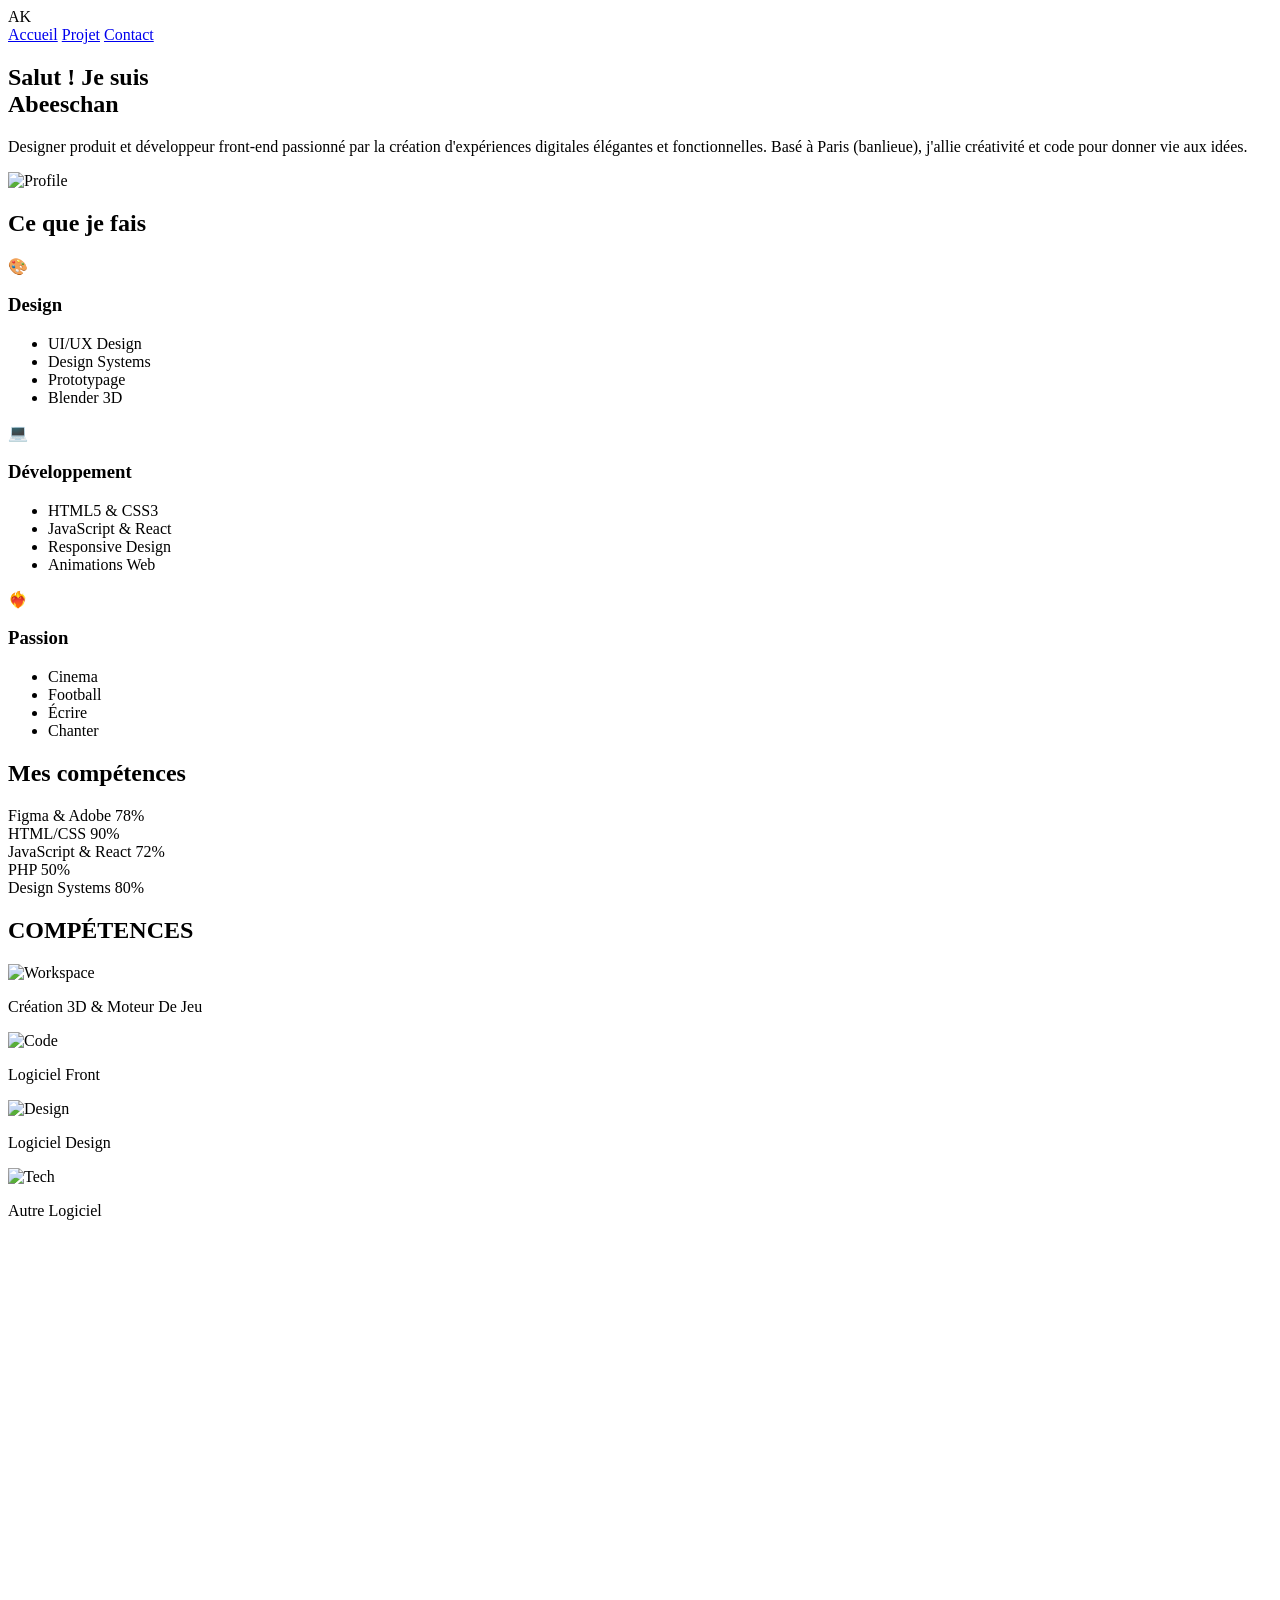
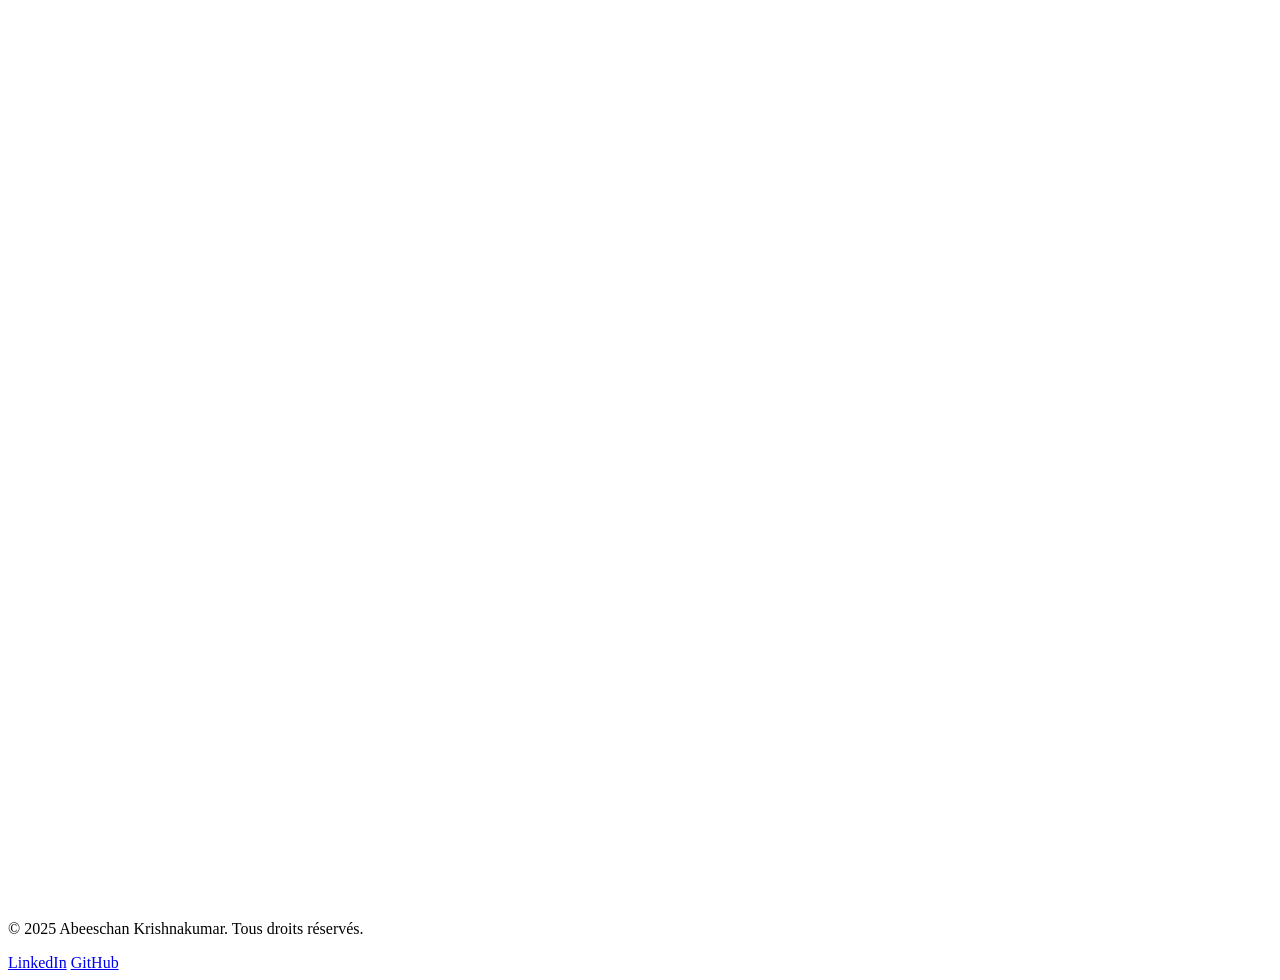
==== index.html @ 0d2f0c64 "Premier commit" ====
<!DOCTYPE html>
<html lang="fr">
<head>
    <meta charset="UTF-8">
    <meta name="viewport" content="width=device-width, initial-scale=1.0">
    <title>Acceuil-Abeeschan Krishnakumar</title>
    <link href="../monprojet/css/style.css" rel="stylesheet">
</head>
<body>

    <!-- Header -->
    <header>
        <div class="header-content">
            <div class="logo">AK</div>
            <nav>
                <a href="index.html">Accueil</a>
                <a href="portfolio.html">Projet</a>
                <a href="contact.html">Contact</a>
            </nav>
        </div>
    </header>

    <!-- Hero -->
    <section class="hero">
        <div class="hero-bg"></div>
        <div class="hero-content fade-in">
            <div class="hero-text">
                <h1>
                    Salut ! Je suis<br>
                    <span class="gradient-text">Abeeschan</span>
                </h1>
                <p>
                    Designer produit et développeur front-end passionné par la création d'expériences digitales élégantes et fonctionnelles. Basé à Paris (banlieue), j'allie créativité et code pour donner vie aux idées.
                </p>
            </div>
            <div class="profile-container">
                <img class="profile-img" src="../monprojet/img/abeeschan_devweb.jpg" alt="Profile">
            </div>
        </div>
    </section>

    <!-- Cards Section -->
    <section class="cards-section">
        <h2 class="section-title">Ce que je fais</h2>
        <div class="cards-grid">
            <div class="card">
                <div class="card-icon">🎨</div>
                <h3>Design</h3>
                <ul>
                    <li>UI/UX Design</li>
                    <li>Design Systems</li>
                    <li>Prototypage</li>
                    <li>Blender 3D</li>
                </ul>
            </div>

            <div class="card">
                <div class="card-icon">💻</div>
                <h3>Développement</h3>
                <ul>
                    <li>HTML5 & CSS3</li>
                    <li>JavaScript & React</li>
                    <li>Responsive Design</li>
                    <li>Animations Web</li>
                </ul>
            </div>

            <div class="card">
                <div class="card-icon">❤️‍🔥</div>
                <h3>Passion</h3>
                <ul>
                    <li>Cinema</li>
                    <li>Football</li>
                    <li>Écrire</li>
                    <li>Chanter</li>
                </ul>
            </div>
        </div>
    </section>

    <!-- Skills -->
    <section class="skills-section">
        <h2 class="section-title">Mes compétences</h2>
        <div class="skills-grid">
            <div class="skill-item">
                <div class="skill-header">
                    <span class="skill-name">Figma & Adobe </span>
                    <span class="skill-percent">78%</span>
                </div>
                <div class="skill-bar">
                    <div class="skill-fill" data-width="78"></div>
                </div>
            </div>

            <div class="skill-item">
                <div class="skill-header">
                    <span class="skill-name">HTML/CSS</span>
                    <span class="skill-percent">90%</span>
                </div>
                <div class="skill-bar">
                    <div class="skill-fill" data-width="90"></div>
                </div>
            </div>

            <div class="skill-item">
                <div class="skill-header">
                    <span class="skill-name">JavaScript & React</span>
                    <span class="skill-percent">72%</span>
                </div>
                <div class="skill-bar">
                    <div class="skill-fill" data-width="72"></div>
                </div>
            </div>
            <div class="skill-item">
                <div class="skill-header">
                    <span class="skill-name">PHP</span>
                    <span class="skill-percent">50%</span>
                </div>
                <div class="skill-bar">
                    <div class="skill-fill" data-width="50"></div>
                </div>
            </div>
            <div class="skill-item">
                <div class="skill-header">
                    <span class="skill-name">Design Systems</span>
                    <span class="skill-percent">80%</span>
                </div>
                <div class="skill-bar">
                    <div class="skill-fill" data-width="80"></div>
                </div>
            </div>
        </div>
    </section>

    <!-- Photos -->
    <section class="photos-section">
        <h2 class="section-title">COMPÉTENCES</h2>
        <div class="photos-grid">
            <div class="photo-item">
                <img src="../monprojet/img/Image_blender.png" alt="Workspace">
                <div class="photo-overlay">
                    <p>Création 3D & Moteur De Jeu </p>
                </div>
            </div>
            <div class="photo-item">
                <img src="../monprojet/img/Image_front.png" alt="Code">
                <div class="photo-overlay">
                    <p>Logiciel Front</p>
                </div>
            </div>
            <div class="photo-item">
                <img src="../monprojet/img/adobe.jpg" alt="Design">
                <div class="photo-overlay">
                    <p>Logiciel Design</p>
                </div>
            </div>
            <div class="photo-item">
                <img src="../monprojet/img/Image_autre.png" alt="Tech">
                <div class="photo-overlay">
                    <p>Autre Logiciel</p>
                </div>
            </div>
        </div>
    </section>

    <!-- Footer -->
    <footer>
        <a href="#top" class="back-to-top">
            <svg viewBox="0 0 24 24" fill="none">
                <path d="M12 19V5M12 5L5 12M12 5L19 12" stroke-width="2" stroke-linecap="round" stroke-linejoin="round"/>
            </svg>
        </a>
        <p>&copy; 2025 Abeeschan Krishnakumar. Tous droits réservés.</p>
        <div class="social-links">
            <a href="https://www.linkedin.com/in/abeeschan-krishnakumar">LinkedIn</a>
            <a href="#">GitHub</a>
        </div>
    </footer>

    <script>
        // Animation des barres au scroll
        const observer = new IntersectionObserver((entries) => {
            entries.forEach(entry => {
                if (entry.isIntersecting) {
                    const fills = entry.target.querySelectorAll('.skill-fill');
                    fills.forEach(fill => {
                        const width = fill.getAttribute('data-width');
                        setTimeout(() => {
                            fill.style.width = width + '%';
                        }, 200);
                    });
                    observer.unobserve(entry.target);
                }
            });
        }, { threshold: 0.5 });

        const skillsSection = document.querySelector('.skills-section');
        if (skillsSection) observer.observe(skillsSection);

        // Smooth scroll
        document.querySelector('.back-to-top').addEventListener('click', (e) => {
            e.preventDefault();
            window.scrollTo({ top: 0, behavior: 'smooth' });
        });

        // Parallax léger sur le hero
        window.addEventListener('scroll', () => {
            const scrolled = window.pageYOffset;
            const hero = document.querySelector('.hero-bg');
            if (hero) {
                hero.style.transform = `translateY(${scrolled * 0.5}px)`;
            }
        });
    </script>

</body>
</html>
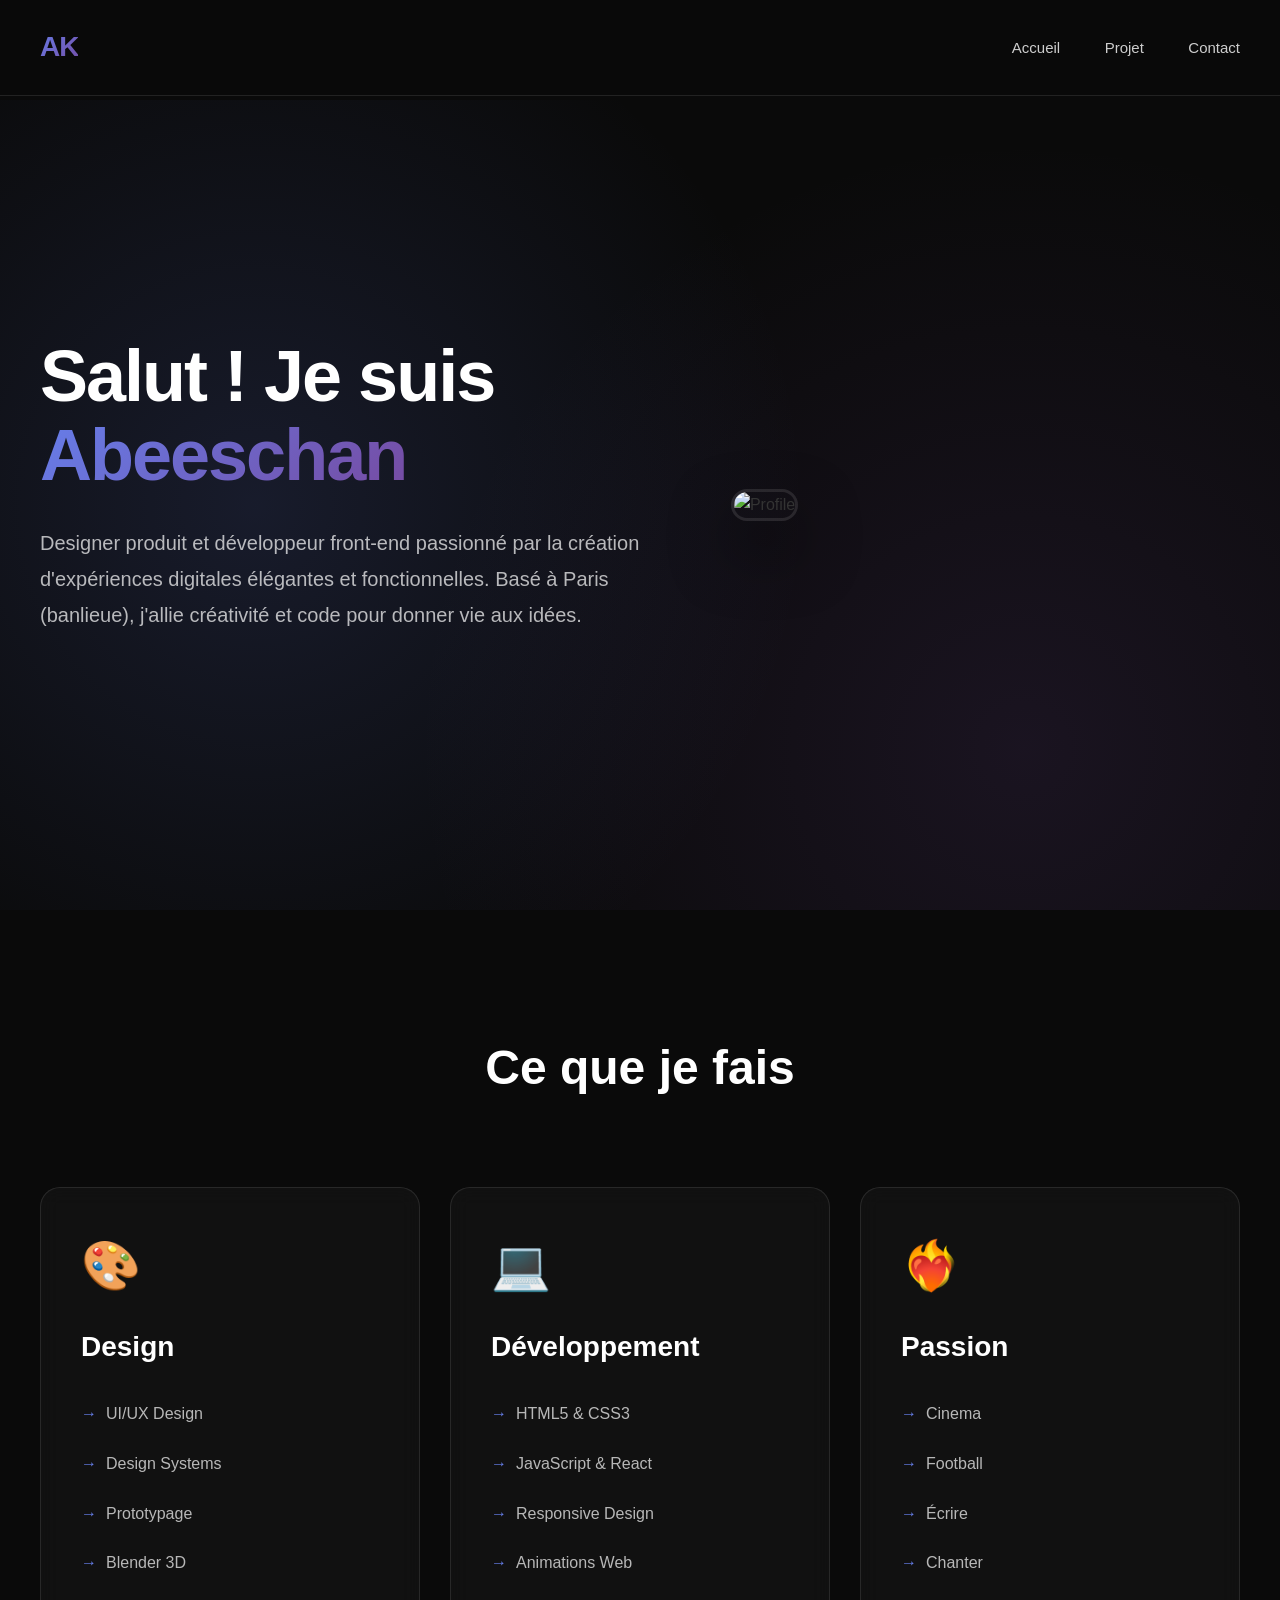
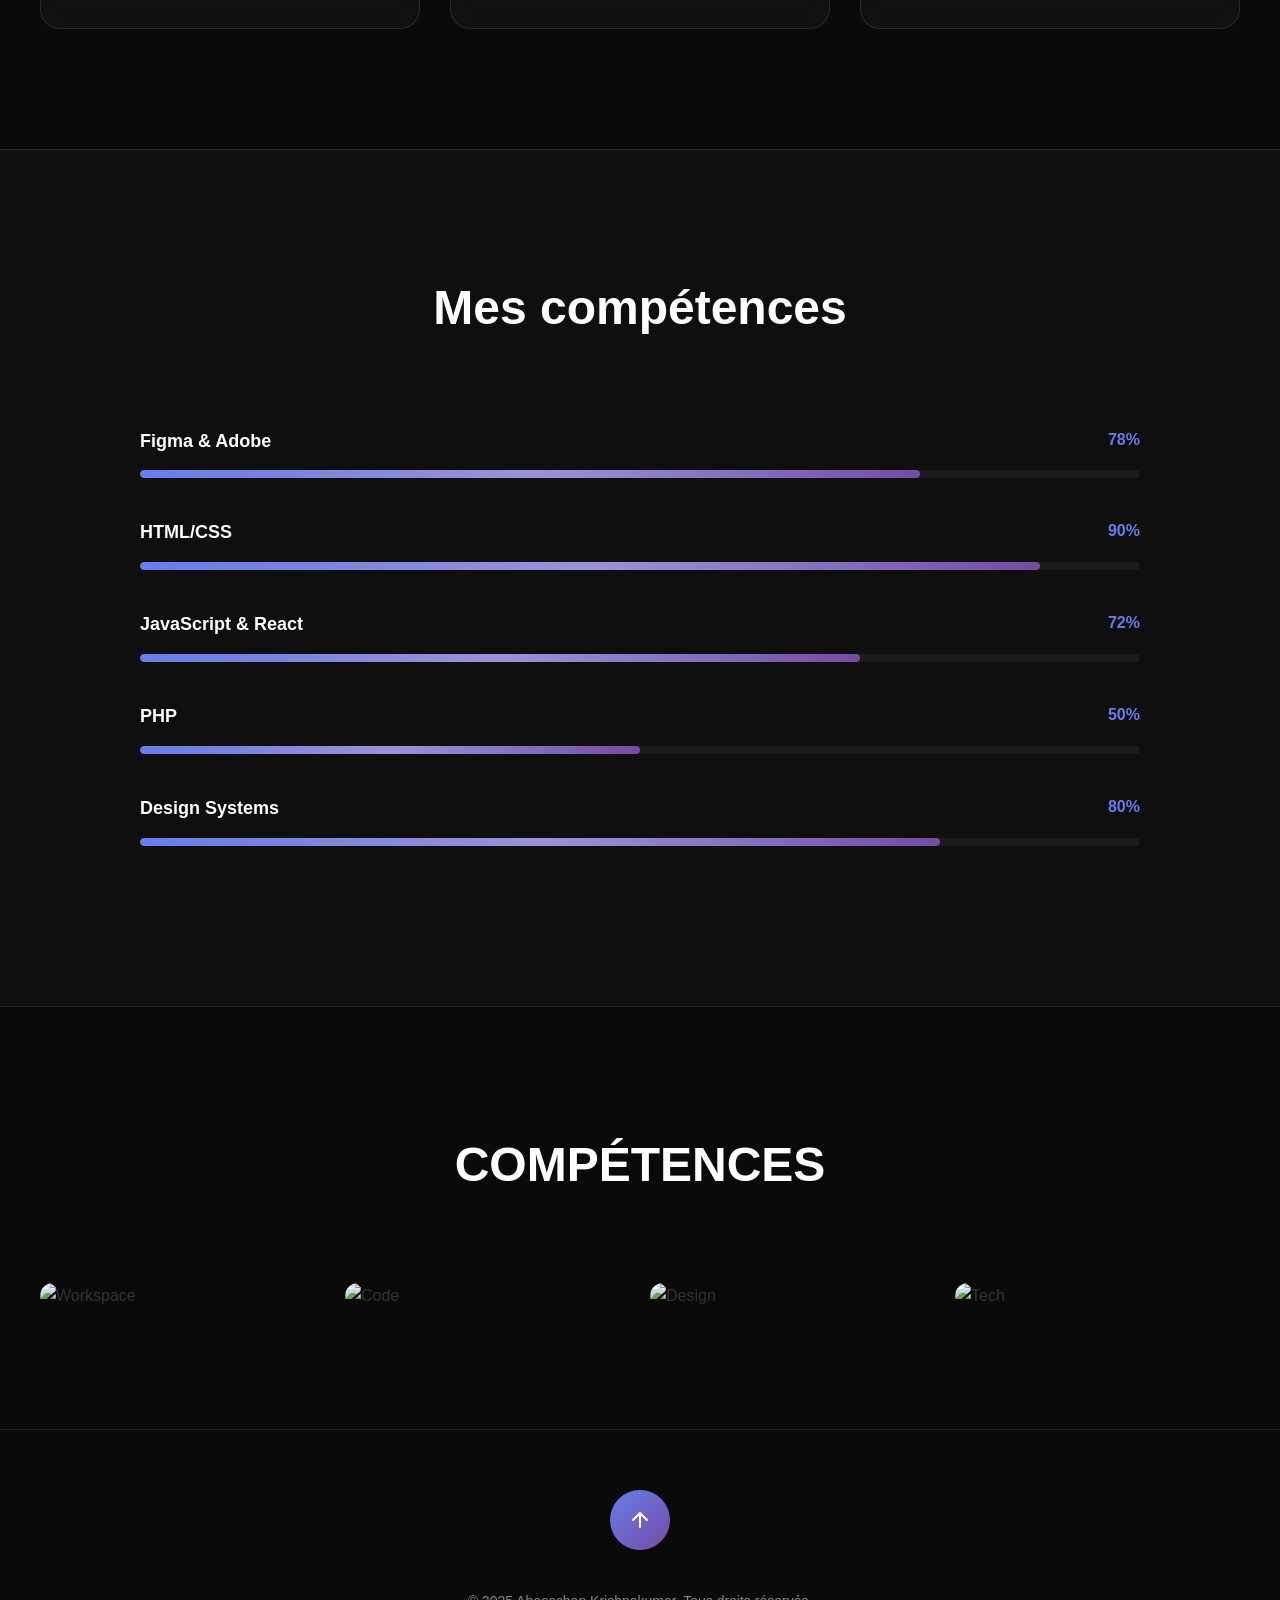
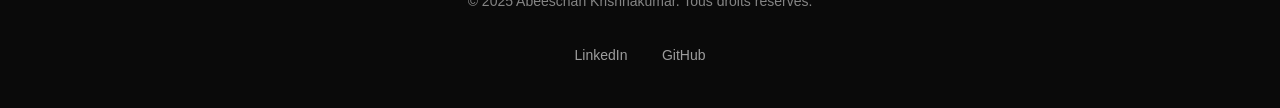
==== commit 6bb17a34: "Update index.html" ====
--- a/index.html
+++ b/index.html
@@ -4,7 +4,7 @@
     <meta charset="UTF-8">
     <meta name="viewport" content="width=device-width, initial-scale=1.0">
     <title>Acceuil-Abeeschan Krishnakumar</title>
-    <link href="../monprojet/css/style.css" rel="stylesheet">
+    <link href="../css/style.css" rel="stylesheet">
 </head>
 <body>
 
@@ -214,4 +214,4 @@
     </script>
 
 </body>
-</html>+</html>
--- a/css/style.css
+++ b/css/style.css
@@ -0,0 +1,1004 @@
+       * {
+            margin: 0;
+            padding: 0;
+            box-sizing: border-box;
+        }
+
+        body {
+            font-family: -apple-system, BlinkMacSystemFont, 'Segoe UI', Roboto, sans-serif;
+            line-height: 1.6;
+            color: #333;
+            background: #0a0a0a;
+            overflow-x: hidden;
+        }
+
+        /* Header Moderne */
+        header {
+            position: fixed;
+            top: 0;
+            left: 0;
+            right: 0;
+            background: rgba(10, 10, 10, 0.95);
+            backdrop-filter: blur(20px);
+            padding: 25px 0;
+            z-index: 1000;
+            border-bottom: 1px solid rgba(255, 255, 255, 0.1);
+        }
+
+        .header-content {
+            max-width: 1400px;
+            margin: 0 auto;
+            padding: 0 40px;
+            display: flex;
+            justify-content: space-between;
+            align-items: center;
+        }
+
+        .logo {
+            font-size: 28px;
+            font-weight: 700;
+            background: linear-gradient(135deg, #667eea 0%, #764ba2 100%);
+            -webkit-background-clip: text;
+            -webkit-text-fill-color: transparent;
+            letter-spacing: -1px;
+        }
+
+        nav a {
+            margin-left: 40px;
+            color: rgba(255, 255, 255, 0.8);
+            text-decoration: none;
+            font-weight: 500;
+            font-size: 15px;
+            transition: all 0.3s;
+            position: relative;
+        }
+
+        nav a::after {
+            content: '';
+            position: absolute;
+            bottom: -5px;
+            left: 0;
+            width: 0;
+            height: 2px;
+            background: linear-gradient(135deg, #667eea, #764ba2);
+            transition: width 0.3s;
+        }
+
+        nav a:hover {
+            color: #fff;
+        }
+
+        nav a:hover::after {
+            width: 100%;
+        }
+
+        /* Hero avec effet glassmorphism */
+        .hero {
+            margin-top: 100px;
+            min-height: 90vh;
+            display: flex;
+            align-items: center;
+            justify-content: center;
+            position: relative;
+            overflow: hidden;
+        }
+
+        .hero-bg {
+            position: absolute;
+            top: 0;
+            left: 0;
+            right: 0;
+            bottom: 0;
+            background: 
+                radial-gradient(circle at 20% 50%, rgba(102, 126, 234, 0.15) 0%, transparent 50%),
+                radial-gradient(circle at 80% 80%, rgba(118, 75, 162, 0.15) 0%, transparent 50%);
+            animation: pulse 10s ease-in-out infinite;
+        }
+
+        @keyframes pulse {
+            0%, 100% { opacity: 1; }
+            50% { opacity: 0.5; }
+        }
+
+        .hero-content {
+            max-width: 1400px;
+            padding: 0 40px;
+            display: grid;
+            grid-template-columns: 1.2fr 1fr;
+            gap: 80px;
+            align-items: center;
+            position: relative;
+            z-index: 1;
+        }
+
+        .hero-text h1 {
+            font-size: 72px;
+            font-weight: 800;
+            color: #fff;
+            margin-bottom: 30px;
+            line-height: 1.1;
+            letter-spacing: -2px;
+        }
+
+        .hero-text .gradient-text {
+            background: linear-gradient(135deg, #667eea 0%, #764ba2 100%);
+            -webkit-background-clip: text;
+            -webkit-text-fill-color: transparent;
+        }
+
+        .hero-text p {
+            font-size: 20px;
+            color: rgba(255, 255, 255, 0.7);
+            margin-bottom: 40px;
+            line-height: 1.8;
+        }
+
+        .profile-container {
+            position: relative;
+        }
+
+        .profile-img {
+            width: 100%;
+            max-width: 450px;
+            aspect-ratio: 1;
+            border-radius: 30px;
+            object-fit: cover;
+            border: 3px solid rgba(255, 255, 255, 0.1);
+            box-shadow: 0 30px 60px rgba(0, 0, 0, 0.5);
+            transition: transform 0.5s ease;
+        }
+
+        .profile-img:hover {
+            transform: scale(1.02) rotate(2deg);
+        }
+
+        /* Cards Section */
+        .cards-section {
+            padding: 120px 40px;
+            max-width: 1400px;
+            margin: 0 auto;
+        }
+
+        .section-title {
+            text-align: center;
+            font-size: 48px;
+            font-weight: 700;
+            color: #fff;
+            margin-bottom: 80px;
+        }
+
+        .cards-grid {
+            display: grid;
+            grid-template-columns: repeat(auto-fit, minmax(320px, 1fr));
+            gap: 30px;
+        }
+
+        .card {
+            background: rgba(255, 255, 255, 0.03);
+            backdrop-filter: blur(10px);
+            border: 1px solid rgba(255, 255, 255, 0.1);
+            border-radius: 20px;
+            padding: 40px;
+            transition: all 0.4s ease;
+            position: relative;
+            overflow: hidden;
+        }
+
+        .card::before {
+            content: '';
+            position: absolute;
+            top: 0;
+            left: 0;
+            right: 0;
+            height: 3px;
+            background: linear-gradient(90deg, #667eea, #764ba2);
+            transform: scaleX(0);
+            transition: transform 0.4s ease;
+        }
+
+        .card:hover::before {
+            transform: scaleX(1);
+        }
+
+        .card:hover {
+            transform: translateY(-10px);
+            background: rgba(255, 255, 255, 0.05);
+            border-color: rgba(102, 126, 234, 0.3);
+        }
+
+        .card-icon {
+            font-size: 48px;
+            margin-bottom: 20px;
+        }
+
+        .card h3 {
+            font-size: 28px;
+            color: #fff;
+            margin-bottom: 20px;
+        }
+
+        .card ul {
+            list-style: none;
+        }
+
+        .card li {
+            color: rgba(255, 255, 255, 0.7);
+            padding: 12px 0;
+            padding-left: 25px;
+            position: relative;
+            font-size: 16px;
+        }
+
+        .card li::before {
+            content: '→';
+            position: absolute;
+            left: 0;
+            color: #667eea;
+            font-weight: bold;
+        }
+
+        /* Skills avec barres animées */
+        .skills-section {
+            padding: 120px 40px;
+            background: rgba(255, 255, 255, 0.02);
+            border-top: 1px solid rgba(255, 255, 255, 0.1);
+            border-bottom: 1px solid rgba(255, 255, 255, 0.1);
+        }
+
+        .skills-grid {
+            max-width: 1000px;
+            margin: 0 auto;
+        }
+
+        .skill-item {
+            margin-bottom: 40px;
+        }
+
+        .skill-header {
+            display: flex;
+            justify-content: space-between;
+            margin-bottom: 15px;
+        }
+
+        .skill-name {
+            font-size: 18px;
+            font-weight: 600;
+            color: #fff;
+        }
+
+        .skill-percent {
+            font-size: 16px;
+            color: #667eea;
+            font-weight: 600;
+        }
+
+        .skill-bar {
+            height: 8px;
+            background: rgba(255, 255, 255, 0.05);
+            border-radius: 10px;
+            overflow: hidden;
+            position: relative;
+        }
+
+        .skill-fill {
+            height: 100%;
+            background: linear-gradient(90deg, #667eea, #764ba2);
+            border-radius: 10px;
+            width: 0;
+            transition: width 1.5s cubic-bezier(0.4, 0, 0.2, 1);
+            position: relative;
+            overflow: hidden;
+        }
+
+        .skill-fill::after {
+            content: '';
+            position: absolute;
+            top: 0;
+            left: 0;
+            right: 0;
+            bottom: 0;
+            background: linear-gradient(90deg, transparent, rgba(255, 255, 255, 0.3), transparent);
+            animation: shimmer 2s infinite;
+        }
+
+        @keyframes shimmer {
+            0% { transform: translateX(-100%); }
+            100% { transform: translateX(100%); }
+        }
+
+        /* Photos Grid Masonry */
+        .photos-section {
+            padding: 120px 40px;
+            max-width: 1400px;
+            margin: 0 auto;
+        }
+
+        .photos-grid {
+            display: grid;
+            grid-template-columns: repeat(auto-fit, minmax(280px, 1fr));
+            gap: 20px;
+        }
+
+        .photo-item {
+    position: relative;
+    border-radius: 20px; 
+    overflow: hidden;      
+    background: #0a0a0a;   
+}
+
+.photo-item img {
+    width: 100%;
+    height: 100%;
+    object-fit: contain;  
+    border-radius: 0;      
+    display: block;
+}
+
+
+        .photo-item:hover img {
+            transform: scale(1.1);
+            filter: brightness(1);
+        }
+
+        .photo-overlay {
+            position: absolute;
+            bottom: 0;
+            left: 0;
+            right: 0;
+            padding: 20px;
+            background: linear-gradient(transparent, rgba(0, 0, 0, 0.8));
+            transform: translateY(100%);
+            transition: transform 0.3s ease;
+        }
+
+        .photo-item:hover .photo-overlay {
+            transform: translateY(0);
+        }
+
+        .photo-overlay p {
+            color: #fff;
+            font-size: 14px;
+            font-weight: 500;
+        }
+
+        /* Footer Moderne */
+        footer {
+            background: rgba(10, 10, 10, 0.95);
+            border-top: 1px solid rgba(255, 255, 255, 0.1);
+            padding: 60px 40px 40px;
+            text-align: center;
+        }
+
+        .back-to-top {
+            display: inline-flex;
+            align-items: center;
+            justify-content: center;
+            width: 60px;
+            height: 60px;
+            background: linear-gradient(135deg, #667eea, #764ba2);
+            border-radius: 50%;
+            margin-bottom: 40px;
+            transition: all 0.3s;
+            text-decoration: none;
+        }
+
+        .back-to-top:hover {
+            transform: translateY(-5px);
+            box-shadow: 0 20px 40px rgba(102, 126, 234, 0.4);
+        }
+
+        .back-to-top svg {
+            width: 24px;
+            height: 24px;
+            stroke: white;
+        }
+
+        footer p {
+            color: rgba(255, 255, 255, 0.5);
+            font-size: 14px;
+        }
+
+        .social-links {
+            margin-top: 30px;
+        }
+
+        .social-links a {
+            color: rgba(255, 255, 255, 0.6);
+            margin: 0 15px;
+            text-decoration: none;
+            font-size: 14px;
+            transition: color 0.3s;
+        }
+
+        .social-links a:hover {
+            color: #667eea;
+        }
+
+        /* Responsive */
+        @media (max-width: 768px) {
+            .hero-content {
+                grid-template-columns: 1fr;
+                gap: 40px;
+            }
+
+            .hero-text h1 {
+                font-size: 48px;
+            }
+
+            nav a {
+                margin-left: 20px;
+                font-size: 14px;
+            }
+
+            .cards-grid {
+                grid-template-columns: 1fr;
+            }
+        }
+
+        /* Animations d'apparition */
+        .fade-in {
+            animation: fadeInUp 0.8s ease forwards;
+        }
+
+        @keyframes fadeInUp {
+            from {
+                opacity: 0;
+                transform: translateY(30px);
+            }
+            to {
+                opacity: 1;
+                transform: translateY(0);
+            }
+        }
+        /* Portfolio Page */
+.portfolio-hero {
+    min-height: 50vh;
+}
+
+.portfolio-section {
+    padding: 120px 40px;
+    max-width: 1400px;
+    margin: 0 auto;
+}
+
+.portfolio-grid {
+    display: grid;
+    grid-template-columns: repeat(auto-fit, minmax(340px, 1fr));
+    gap: 30px;
+}
+
+.project-card {
+    position: relative;
+    border-radius: 20px;
+    overflow: hidden;
+    aspect-ratio: 16/10;
+    cursor: pointer;
+    background: rgba(255,255,255,0.03);
+    border: 1px solid rgba(255,255,255,0.1);
+    backdrop-filter: blur(10px);
+    transition: transform .4s ease;
+}
+
+.project-card:hover {
+    transform: translateY(-10px);
+}
+
+.project-card img {
+    width: 100%;
+    height: 100%;
+    object-fit: cover;
+    filter: brightness(0.8);
+    transition: transform .6s ease;
+}
+
+.project-card:hover img {
+    transform: scale(1.1);
+    filter: brightness(1);
+}
+
+.project-overlay {
+    position: absolute;
+    inset: 0;
+    background: linear-gradient(180deg, transparent, rgba(0,0,0,0.8));
+    padding: 30px;
+    display: flex;
+    flex-direction: column;
+    justify-content: flex-end;
+    opacity: 0;
+    transform: translateY(30px);
+    transition: all .4s ease;
+}
+
+.project-card:hover .project-overlay {
+    opacity: 1;
+    transform: translateY(0);
+}
+
+.project-overlay h3 {
+    color: #fff;
+    font-size: 24px;
+    margin-bottom: 10px;
+}
+
+.project-overlay p {
+    color: rgba(255,255,255,0.8);
+    font-size: 15px;
+    margin-bottom: 20px;
+}
+
+.project-btn {
+    padding: 10px 20px;
+    background: linear-gradient(135deg, #667eea, #764ba2);
+    border-radius: 10px;
+    text-decoration: none;
+    color: white;
+    font-size: 14px;
+    font-weight: 600;
+    display: inline-block;
+    transition: opacity .3s;
+}
+
+.project-btn:hover {
+    opacity: 0.8;
+}
+/* Contact Page */
+.contact-hero {
+    min-height: 40vh;
+}
+
+.contact-section {
+    padding: 120px 40px;
+    max-width: 1200px;
+    margin: 0 auto;
+}
+
+.contact-grid {
+    display: grid;
+    grid-template-columns: 1fr 1.2fr;
+    gap: 60px;
+}
+
+.contact-info h2 {
+    color: #fff;
+    font-size: 32px;
+    margin-bottom: 20px;
+}
+
+.contact-info p {
+    color: rgba(255,255,255,0.6);
+    margin-bottom: 30px;
+}
+
+.contact-details li {
+    color: rgba(255,255,255,0.7);
+    margin-bottom: 12px;
+    list-style: none;
+}
+
+.contact-socials a {
+    display: inline-block;
+    margin-right: 15px;
+    margin-top: 20px;
+    color: #667eea;
+    text-decoration: none;
+    font-weight: 600;
+    transition: opacity .3s;
+}
+
+.contact-socials a:hover {
+    opacity: .7;
+}
+
+/* Form */
+.contact-form {
+    background: rgba(255,255,255,0.03);
+    border: 1px solid rgba(255,255,255,0.1);
+    backdrop-filter: blur(12px);
+    padding: 40px;
+    border-radius: 20px;
+}
+
+.form-group {
+    margin-bottom: 25px;
+}
+
+.form-group label {
+    display: block;
+    margin-bottom: 8px;
+    color: #fff;
+    font-size: 15px;
+}
+
+.form-group input,
+.form-group textarea {
+    width: 100%;
+    padding: 15px;
+    border-radius: 12px;
+    border: 1px solid rgba(255,255,255,0.1);
+    background: rgba(255,255,255,0.05);
+    color: #fff;
+    font-size: 15px;
+    outline: none;
+    transition: border .3s;
+}
+
+.form-group input:focus,
+.form-group textarea:focus {
+    border-color: #667eea;
+}
+
+.contact-btn {
+    width: 100%;
+    padding: 16px;
+    border-radius: 12px;
+    background: linear-gradient(135deg, #667eea, #764ba2);
+    border: none;
+    color: white;
+    font-size: 16px;
+    font-weight: 700;
+    cursor: pointer;
+    transition: opacity .3s;
+}
+
+.contact-btn:hover {
+    opacity: .85;
+}
+
+@media (max-width: 900px) {
+    .contact-grid {
+        grid-template-columns: 1fr;
+        gap: 40px;
+    }
+}
+/* === PORTFOLIO HERO BACKGROUND ANIMATION === */
+
+.portfolio-hero {
+    position: relative;
+    min-height: 50vh;
+    overflow: hidden;
+}
+
+/* Fond animé */
+.portfolio-bg {
+    position: absolute;
+    inset: 0;
+    background:
+        radial-gradient(circle at 20% 30%, rgba(102,126,234,0.25), transparent 40%),
+        radial-gradient(circle at 80% 70%, rgba(118,75,162,0.25), transparent 40%),
+        linear-gradient(120deg, #0a0a0a, #0f0f1a, #0a0a0a);
+    background-size: 200% 200%;
+    animation: gradientMove 12s ease-in-out infinite;
+    z-index: 0;
+}
+
+/* Animation du dégradé */
+@keyframes gradientMove {
+    0% {
+        background-position: 0% 50%;
+    }
+    50% {
+        background-position: 100% 50%;
+    }
+    100% {
+        background-position: 0% 50%;
+    }
+}
+
+/* S'assurer que le contenu passe au-dessus */
+.portfolio-hero .hero-content {
+    position: relative;
+    z-index: 1;
+}
+/* ========== PAGE PROJET DETAIL ========== */
+
+.project-hero {
+    min-height: 50vh;
+}
+
+.project-section {
+    max-width: 1200px;
+    margin: 0 auto;
+    padding: 120px 40px;
+}
+
+/* Infos projet */
+.project-info {
+    display: grid;
+    grid-template-columns: repeat(auto-fit, minmax(200px,1fr));
+    gap: 30px;
+    margin-bottom: 80px;
+}
+
+.project-info h3 {
+    color: #667eea;
+    font-size: 14px;
+    text-transform: uppercase;
+    margin-bottom: 8px;
+}
+
+.project-info p {
+    color: #fff;
+    font-size: 16px;
+}
+
+/* Images */
+.project-images {
+    display: grid;
+    grid-template-columns: repeat(auto-fit, minmax(300px,1fr));
+    gap: 30px;
+}
+/* Overlay description + lien */
+.project-link {
+    text-decoration: none;
+    display: block;
+}
+
+/* Texte overlay */
+.photo-overlay h4 {
+    color: #fff;
+    font-size: 18px;
+    margin-bottom: 8px;
+}
+
+.photo-overlay p {
+    color: rgba(255,255,255,0.85);
+    font-size: 14px;
+    line-height: 1.5;
+}
+
+/* Bouton overlay */
+.overlay-cta {
+    display: inline-block;
+    margin-top: 12px;
+    font-size: 13px;
+    font-weight: 600;
+    color: #fff;
+    padding: 6px 14px;
+    border-radius: 20px;
+    background: linear-gradient(135deg,#667eea,#764ba2);
+}
+ .gallery-container {
+            margin-top: 120px;
+            padding: 40px;
+            max-width: 1400px;
+            margin-left: auto;
+            margin-right: auto;
+        }
+
+        .gallery-title {
+            text-align: center;
+            color: #fff;
+            font-size: 48px;
+            font-weight: 700;
+            margin-bottom: 20px;
+            background: linear-gradient(135deg, #667eea 0%, #764ba2 100%);
+            -webkit-background-clip: text;
+            -webkit-text-fill-color: transparent;
+        }
+
+        .gallery-subtitle {
+            text-align: center;
+            color: rgba(255, 255, 255, 0.6);
+            font-size: 18px;
+            margin-bottom: 60px;
+        }
+
+        /* Grille en carrés de chocolat */
+        .chocolate-grid {
+            display: grid;
+            grid-template-columns: repeat(3, 1fr);
+            gap: 3px;
+            background: rgba(255, 255, 255, 0.1);
+            padding: 3px;
+            border-radius: 20px;
+            box-shadow: 0 20px 60px rgba(0, 0, 0, 0.5);
+        }
+
+        .chocolate-square {
+            aspect-ratio: 2846 / 1309; /* Ratio exact de tes images */
+            overflow: hidden;
+            position: relative;
+            cursor: pointer;
+            background: #1a1a1a;
+            transition: all 0.4s ease;
+        }
+
+        .chocolate-square:first-child {
+            border-top-left-radius: 17px;
+        }
+
+        .chocolate-square:nth-child(3) {
+            border-top-right-radius: 17px;
+        }
+
+        .chocolate-square:nth-last-child(3) {
+            border-bottom-left-radius: 17px;
+        }
+
+        .chocolate-square:last-child {
+            border-bottom-right-radius: 17px;
+        }
+
+        .chocolate-square img {
+            width: 100%;
+            height: 100%;
+            object-fit: cover;
+            transition: transform 0.6s ease, filter 0.4s ease;
+            filter: brightness(0.8);
+        }
+
+        .chocolate-square:hover {
+            transform: scale(1.05);
+            z-index: 10;
+            box-shadow: 0 15px 40px rgba(102, 126, 234, 0.4);
+        }
+
+        .chocolate-square:hover img {
+            transform: scale(1.1);
+            filter: brightness(1);
+        }
+
+        /* Overlay avec info */
+        .chocolate-overlay {
+            position: absolute;
+            bottom: 0;
+            left: 0;
+            right: 0;
+            background: linear-gradient(transparent, rgba(0, 0, 0, 0.9));
+            padding: 20px;
+            transform: translateY(100%);
+            transition: transform 0.4s ease;
+        }
+
+        .chocolate-square:hover .chocolate-overlay {
+            transform: translateY(0);
+        }
+
+        .chocolate-overlay h3 {
+            color: #fff;
+            font-size: 16px;
+            font-weight: 600;
+            margin: 0 0 5px 0;
+        }
+
+        .chocolate-overlay p {
+            color: rgba(255, 255, 255, 0.7);
+            font-size: 13px;
+            margin: 0;
+        }
+         /* Responsive */
+        @media (max-width: 1024px) {
+            .chocolate-grid {
+                grid-template-columns: repeat(2, 1fr);
+            }
+        }
+
+        @media (max-width: 768px) {
+            .chocolate-grid {
+                grid-template-columns: 1fr;
+            }
+
+            .gallery-title {
+                font-size: 36px;
+            }
+
+            nav a {
+                margin-left: 20px;
+                font-size: 14px;
+            }
+        }
+
+        @media (max-width: 480px) {
+            .gallery-container {
+                padding: 20px;
+            }
+        }
+
+        /* Animation d'apparition */
+        .chocolate-square {
+            opacity: 0;
+            animation: fadeInSquare 0.5s ease forwards;
+        }
+
+        @keyframes fadeInSquare {
+            to {
+                opacity: 1;
+            }
+        }
+
+        .chocolate-square:nth-child(1) { animation-delay: 0.1s; }
+        .chocolate-square:nth-child(2) { animation-delay: 0.2s; }
+        .chocolate-square:nth-child(3) { animation-delay: 0.3s; }
+        .chocolate-square:nth-child(4) { animation-delay: 0.4s; }
+        .chocolate-square:nth-child(5) { animation-delay: 0.5s; }
+        .chocolate-square:nth-child(6) { animation-delay: 0.6s; }
+        .chocolate-square:nth-child(7) { animation-delay: 0.7s; }
+        .chocolate-square:nth-child(8) { animation-delay: 0.8s; }
+        .chocolate-square:nth-child(9) { animation-delay: 0.9s; }
+        .chocolate-square:nth-child(10) { animation-delay: 1s; }
+        .chocolate-square:nth-child(11) { animation-delay: 1.1s; }
+        .chocolate-square:nth-child(12) { animation-delay: 1.2s; }
+        /* ===== MODAL ===== */
+
+.modal {
+    position: fixed;
+    inset: 0;
+    display: none;
+    z-index: 2000;
+}
+
+.modal.active {
+    display: block;
+}
+
+.modal-overlay {
+    position: absolute;
+    inset: 0;
+    background: rgba(0,0,0,0.8);
+    backdrop-filter: blur(6px);
+}
+
+.modal-content {
+    position: relative;
+    max-width: 1200px;
+    margin: 5vh auto;
+    background: #0a0a0a;
+    border-radius: 24px;
+    padding: 30px;
+    z-index: 2;
+}
+
+.modal-close {
+    position: absolute;
+    top: 20px;
+    right: 25px;
+    font-size: 32px;
+    background: none;
+    border: none;
+    color: #fff;
+    cursor: pointer;
+}
+
+.modal-grid {
+    display: grid;
+    grid-template-columns: 1.4fr 1fr;
+    gap: 40px;
+}
+
+.modal-image img {
+    width: 100%;
+    border-radius: 18px;
+    object-fit: contain;
+}
+
+.modal-text h2 {
+    color: #fff;
+    margin-bottom: 15px;
+}
+
+.modal-text p {
+    color: rgba(255,255,255,.7);
+    line-height: 1.7;
+}
+
+.modal-footer {
+    margin-top: 30px;
+    display: flex;
+    justify-content: space-between;
+    align-items: center;
+}
+
+.modal-tool {
+    color: rgba(255,255,255,.6);
+    font-size: 14px;
+}
+
+/* Responsive */
+@media (max-width: 900px) {
+    .modal-grid {
+        grid-template-columns: 1fr;
+    }
+}
+.modal-desc-hidden {
+    display: none;
+}
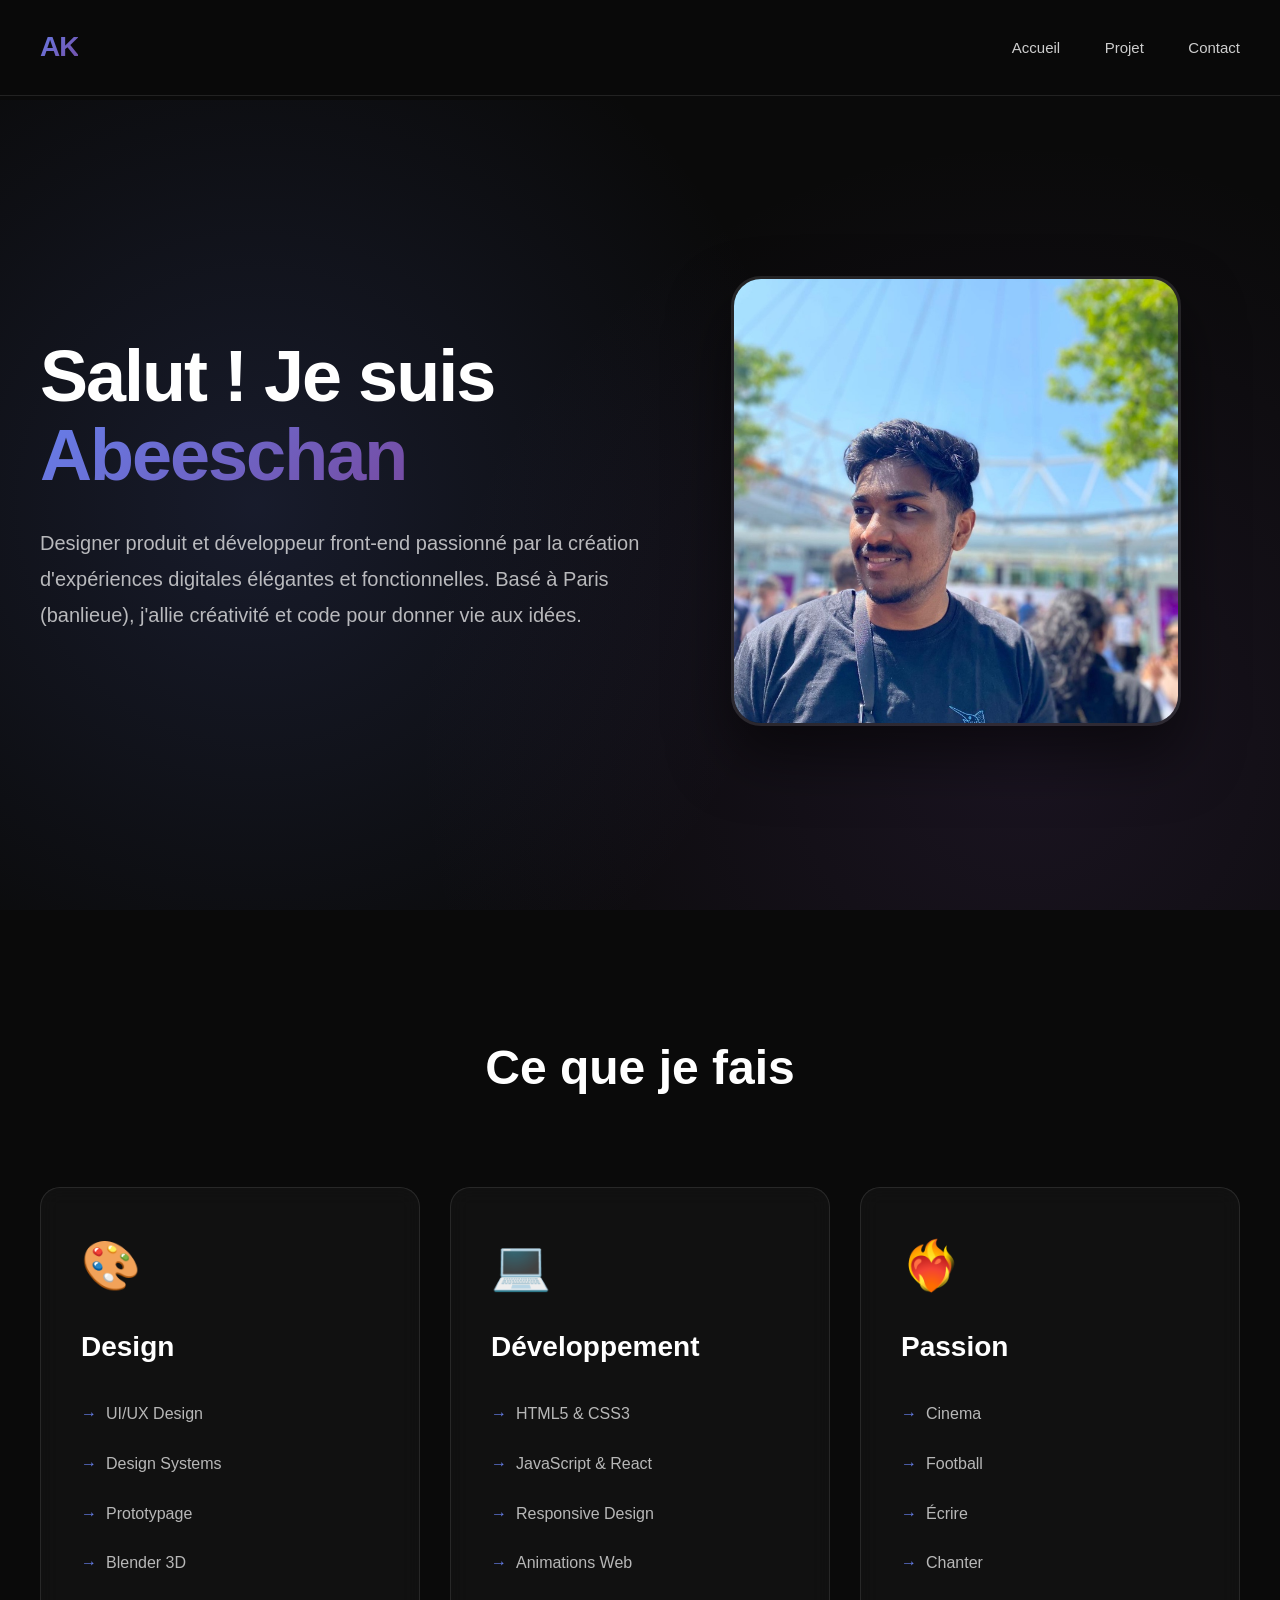
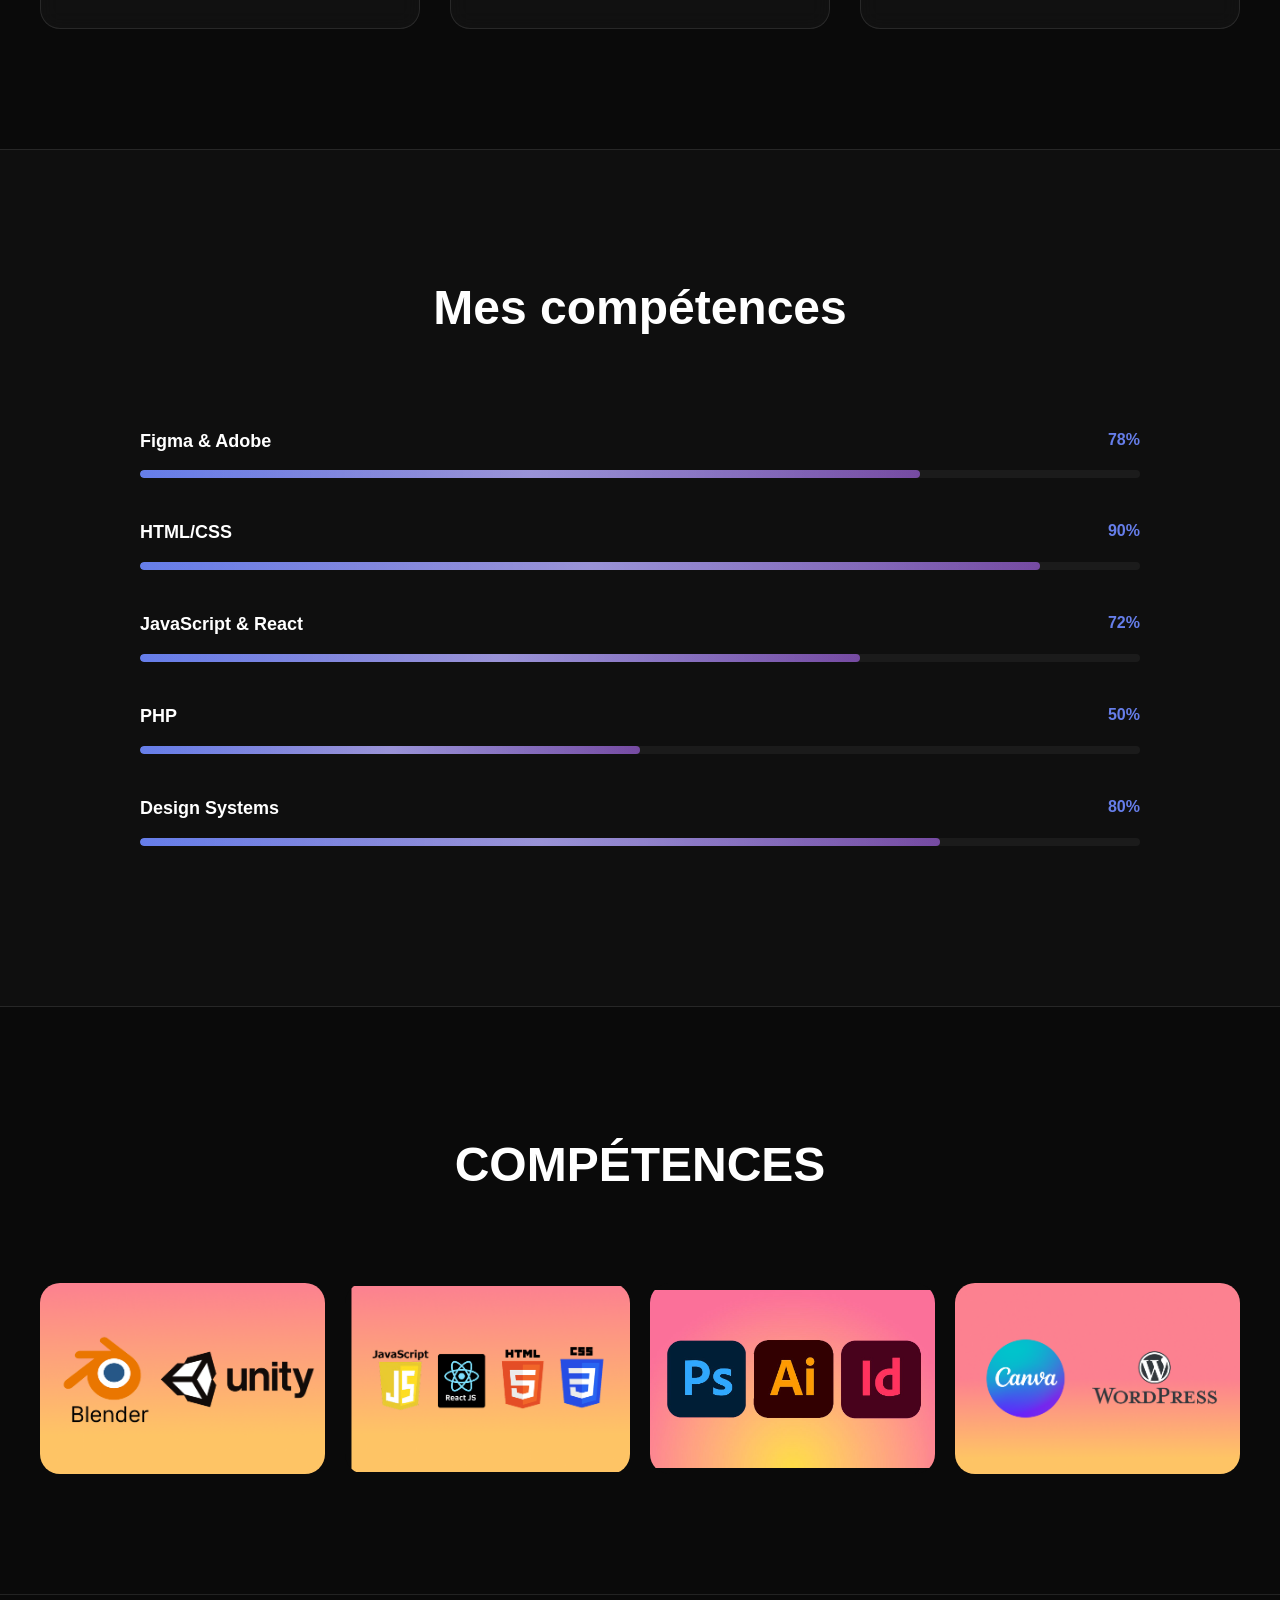
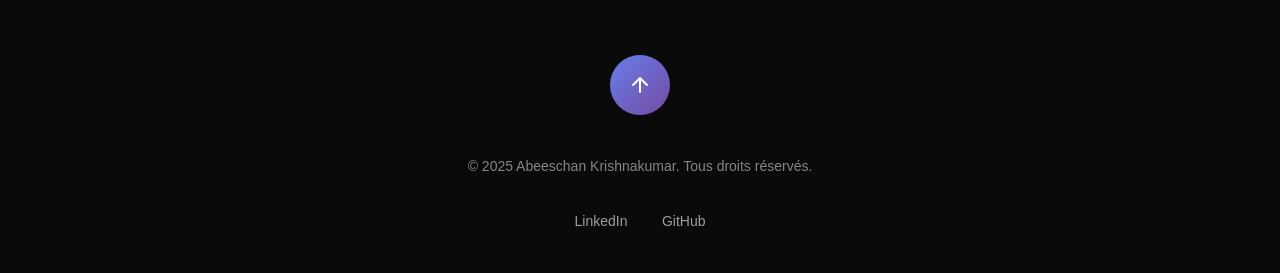
==== commit 4baa4361: "Update index.html" ====
--- a/index.html
+++ b/index.html
@@ -34,7 +34,7 @@
                 </p>
             </div>
             <div class="profile-container">
-                <img class="profile-img" src="../monprojet/img/abeeschan_devweb.jpg" alt="Profile">
+                <img class="profile-img" src="../img/abeeschan_devweb.jpg" alt="Profile">
             </div>
         </div>
     </section>
@@ -137,25 +137,25 @@
         <h2 class="section-title">COMPÉTENCES</h2>
         <div class="photos-grid">
             <div class="photo-item">
-                <img src="../monprojet/img/Image_blender.png" alt="Workspace">
+                <img src="../img/Image_blender.png" alt="Workspace">
                 <div class="photo-overlay">
                     <p>Création 3D & Moteur De Jeu </p>
                 </div>
             </div>
             <div class="photo-item">
-                <img src="../monprojet/img/Image_front.png" alt="Code">
+                <img src="../img/Image_front.png" alt="Code">
                 <div class="photo-overlay">
                     <p>Logiciel Front</p>
                 </div>
             </div>
             <div class="photo-item">
-                <img src="../monprojet/img/adobe.jpg" alt="Design">
+                <img src="../img/adobe.jpg" alt="Design">
                 <div class="photo-overlay">
                     <p>Logiciel Design</p>
                 </div>
             </div>
             <div class="photo-item">
-                <img src="../monprojet/img/Image_autre.png" alt="Tech">
+                <img src="../img/Image_autre.png" alt="Tech">
                 <div class="photo-overlay">
                     <p>Autre Logiciel</p>
                 </div>
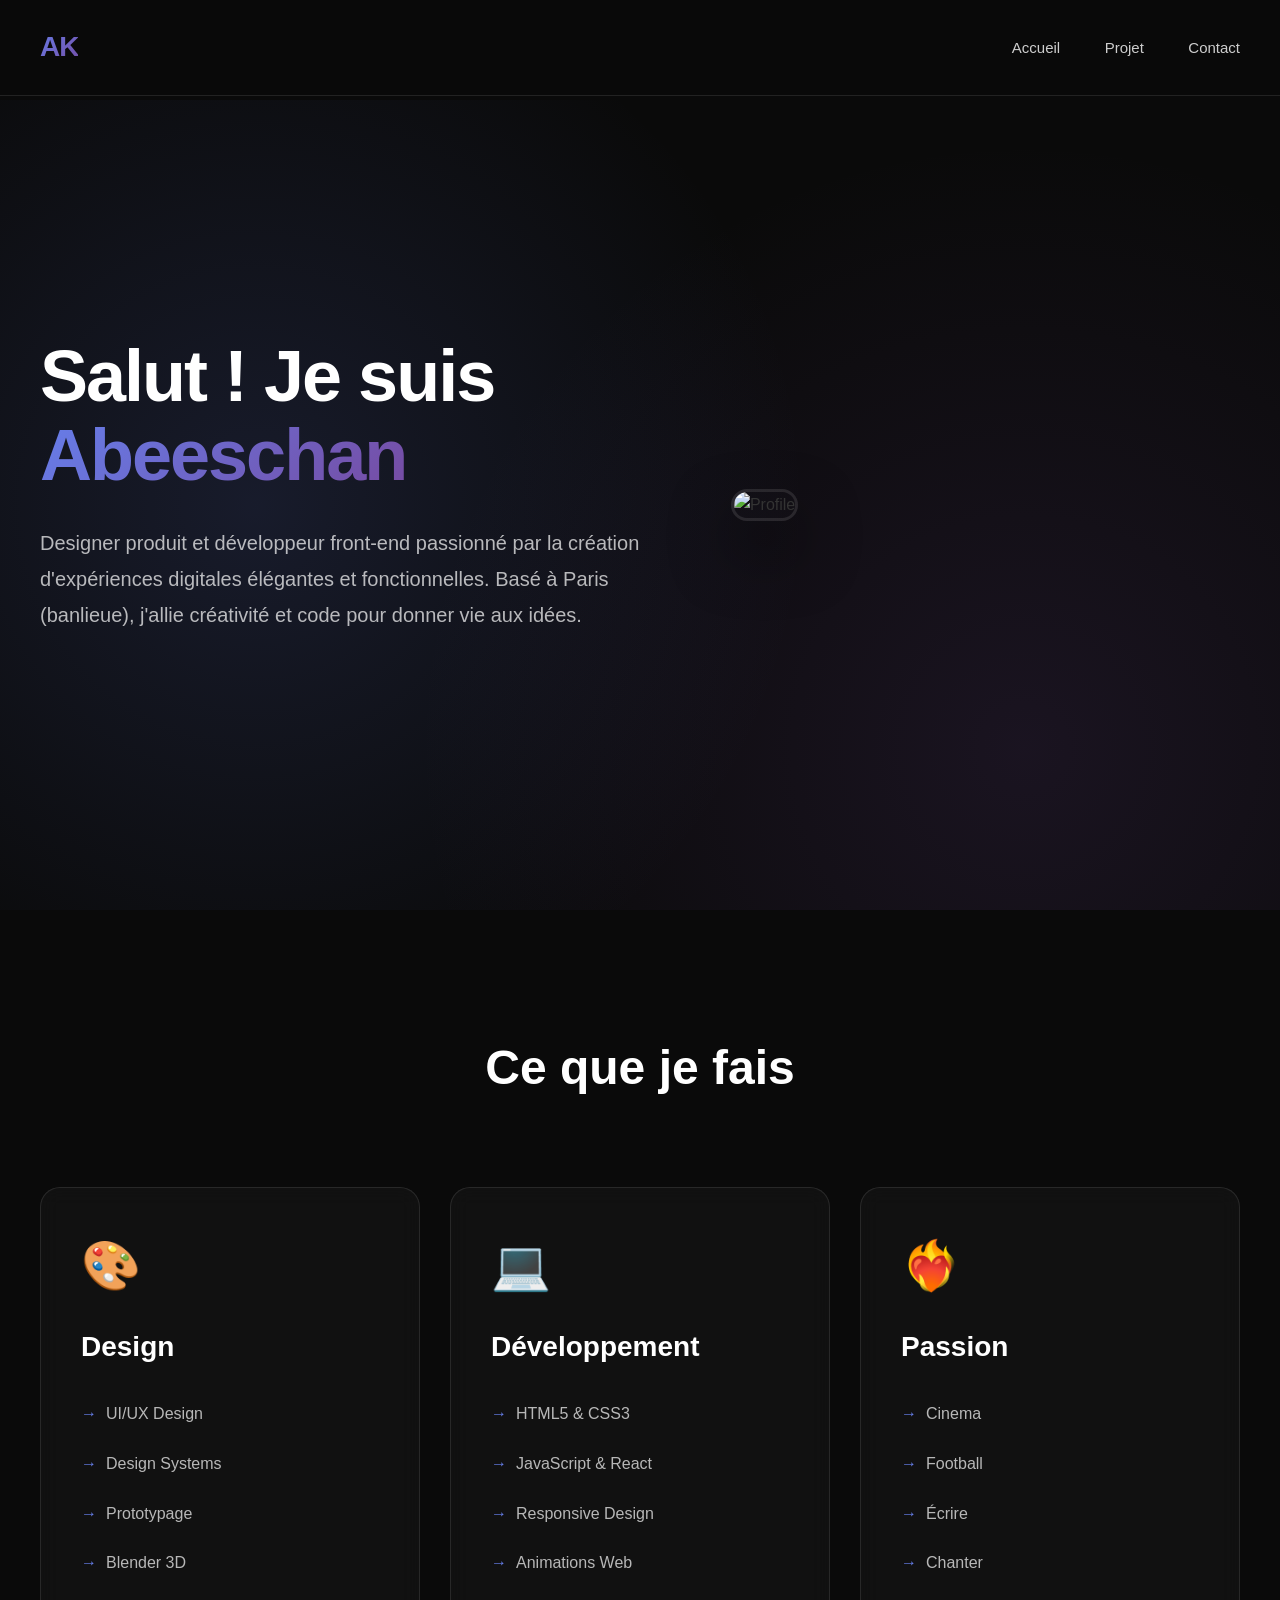
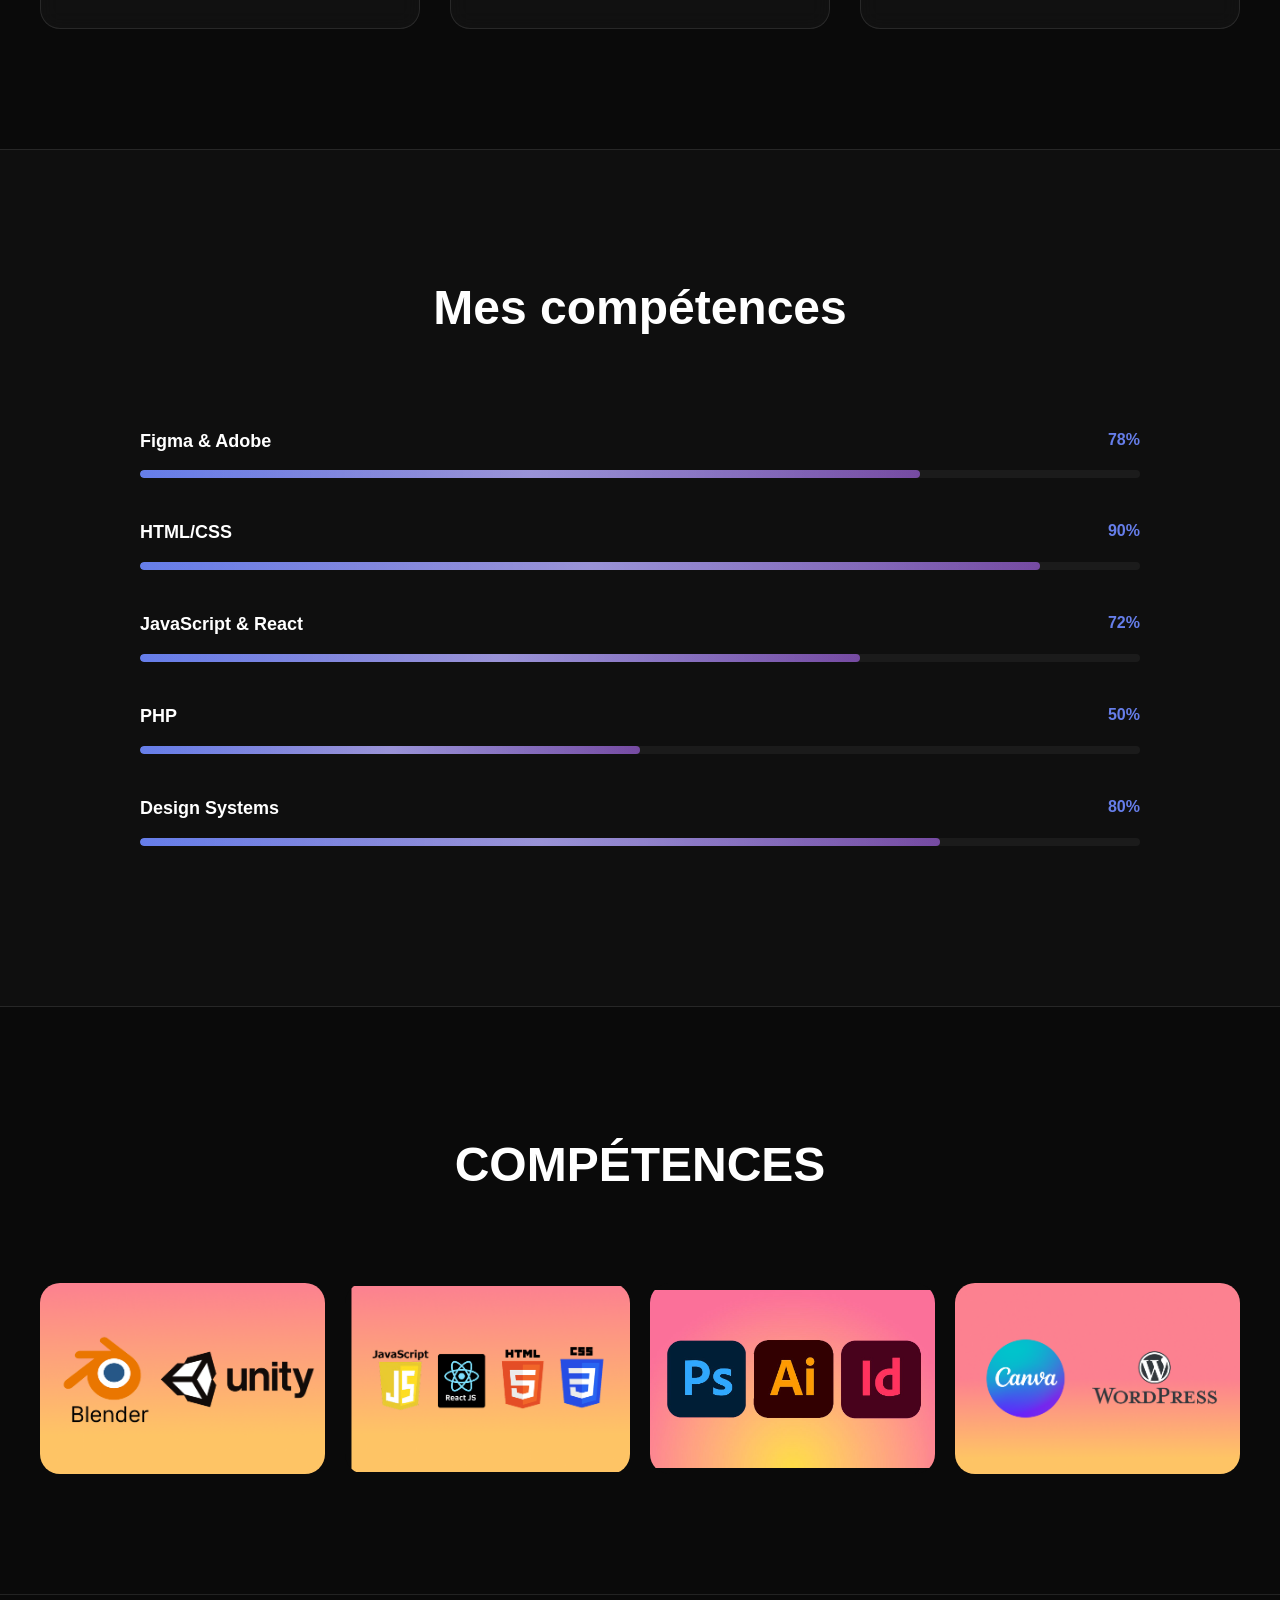
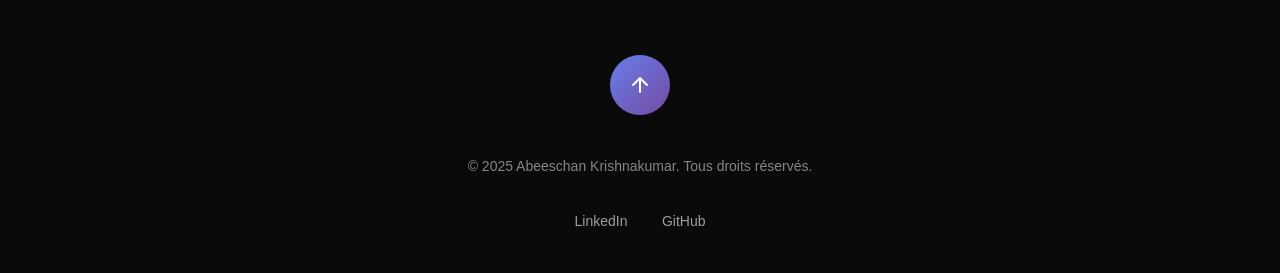
==== commit 2ff58d5a: "Update index.html" ====
--- a/index.html
+++ b/index.html
@@ -34,7 +34,7 @@
                 </p>
             </div>
             <div class="profile-container">
-                <img class="profile-img" src="../img/abeeschan_devweb.jpg" alt="Profile">
+                <img class="profile-img" src="../img/img_Abeeschan.jpg" alt="Profile">
             </div>
         </div>
     </section>
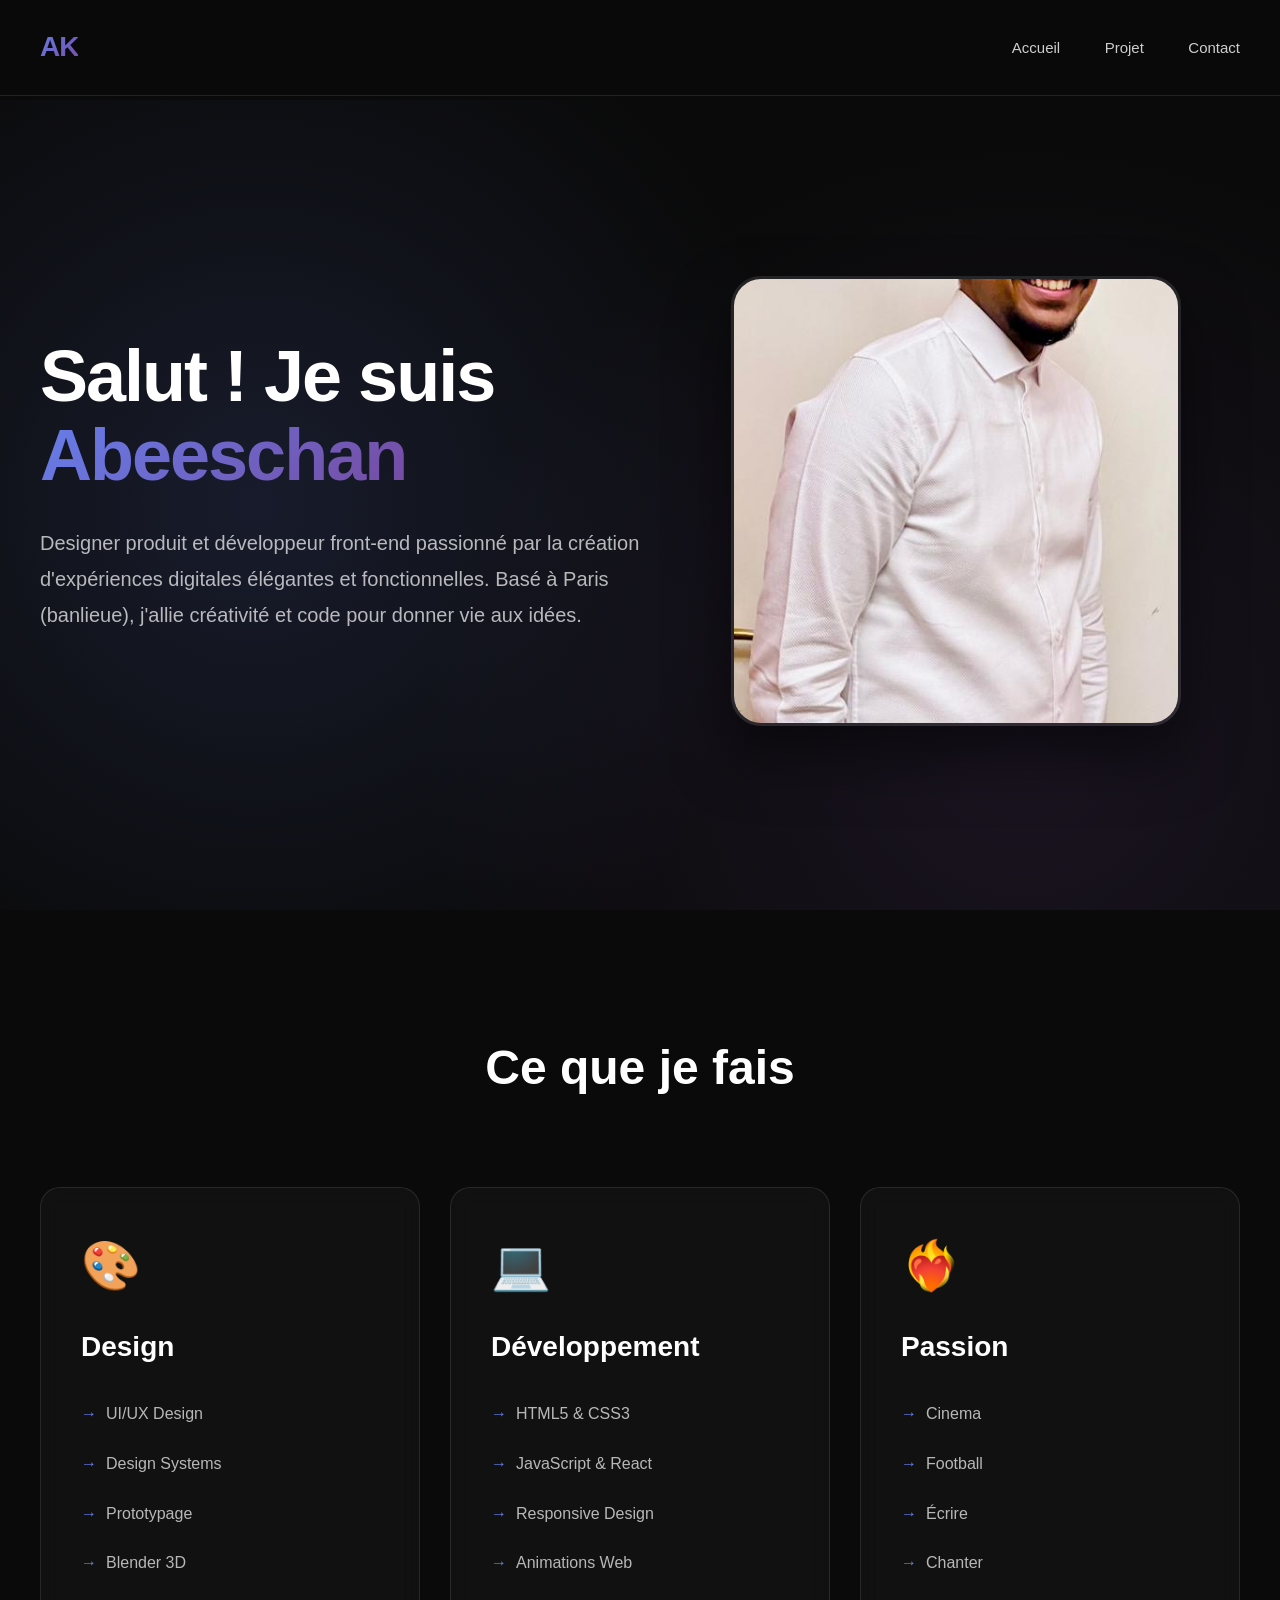
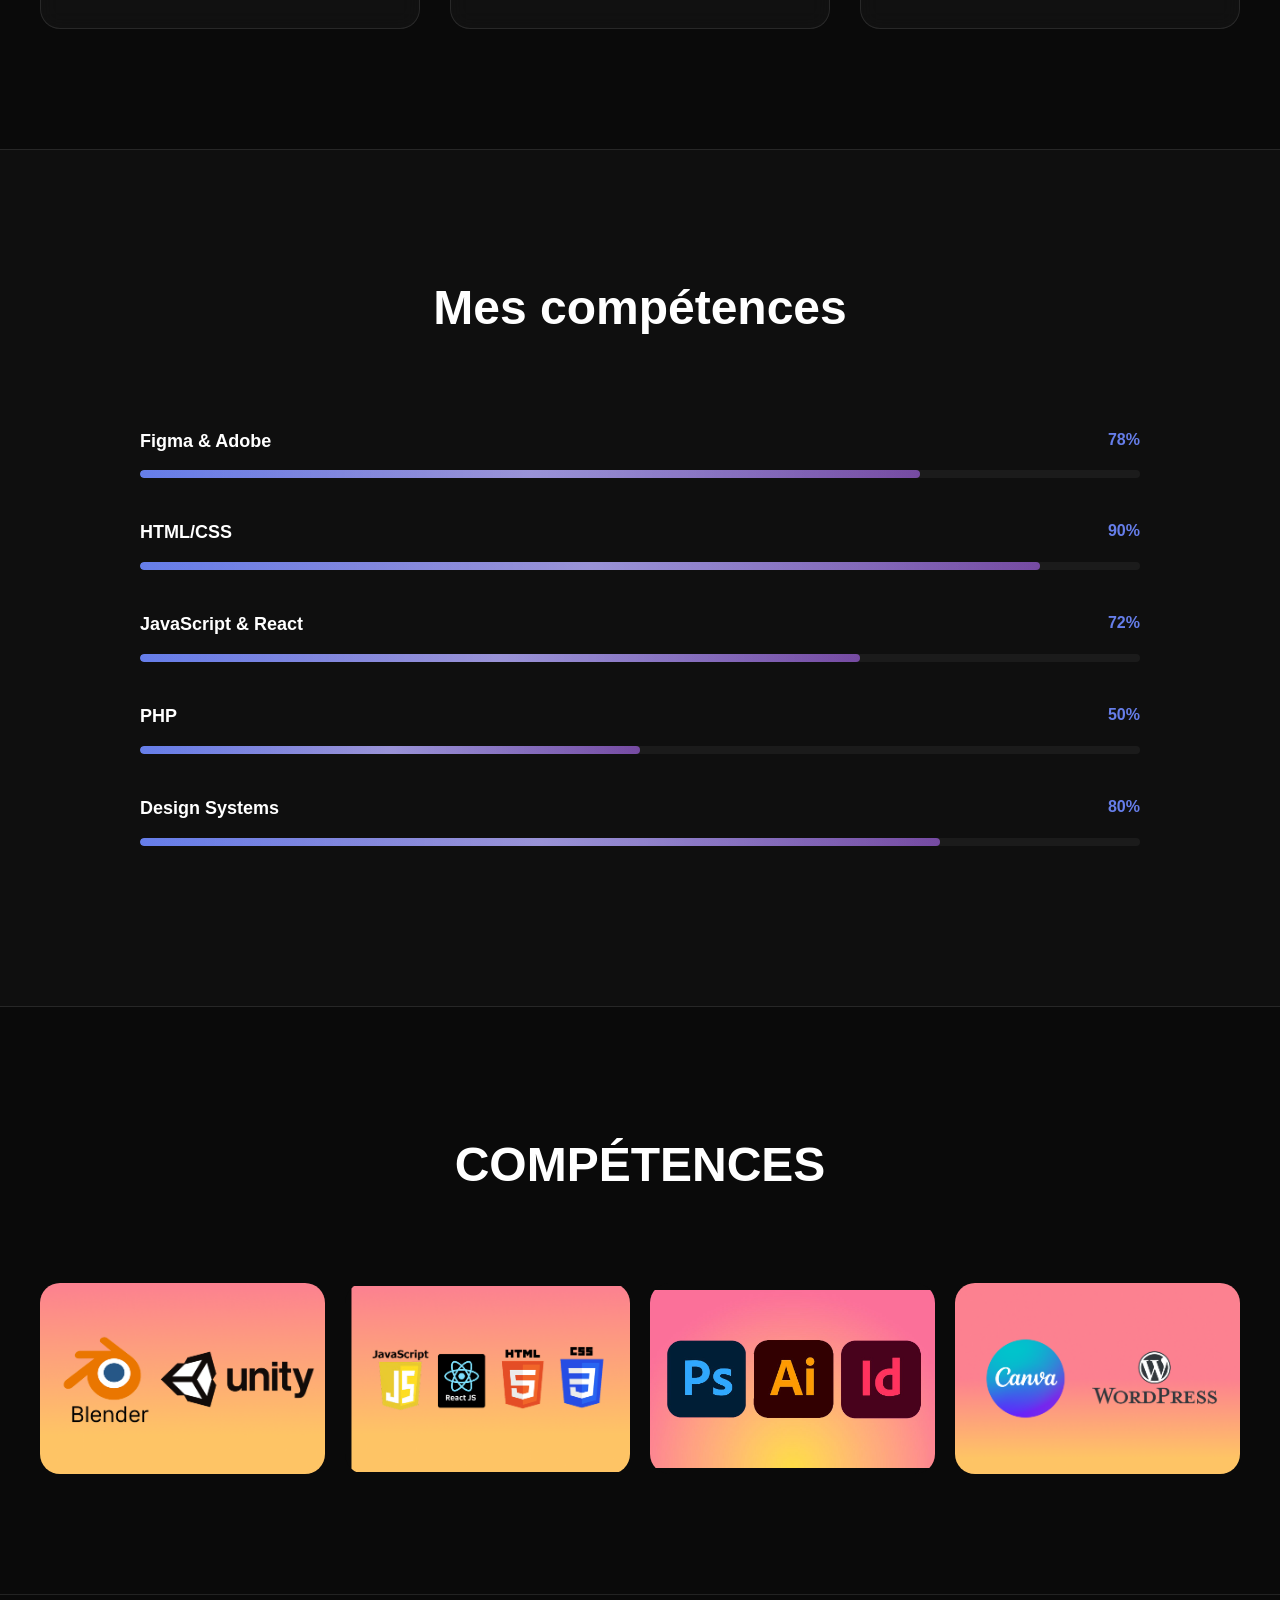
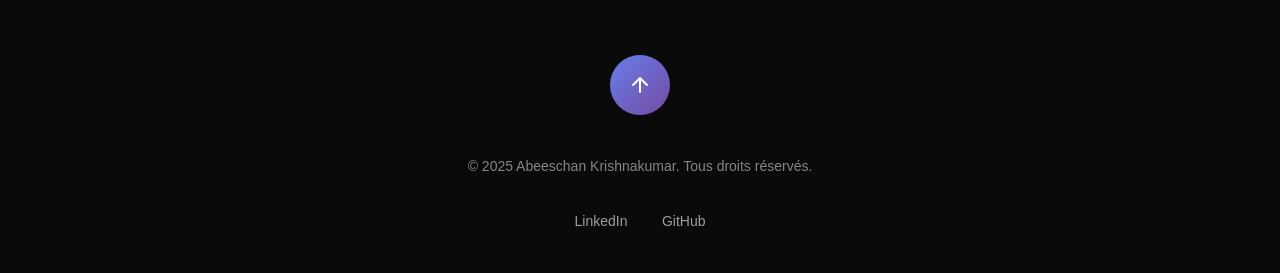
==== commit 13d7be96: "Update index.html" ====
--- a/index.html
+++ b/index.html
@@ -34,7 +34,7 @@
                 </p>
             </div>
             <div class="profile-container">
-                <img class="profile-img" src="../img/img_Abeeschan.jpg" alt="Profile">
+                <img class="profile-img" src="../img/img_Abeeschan.jpeg" alt="Profile">
             </div>
         </div>
     </section>
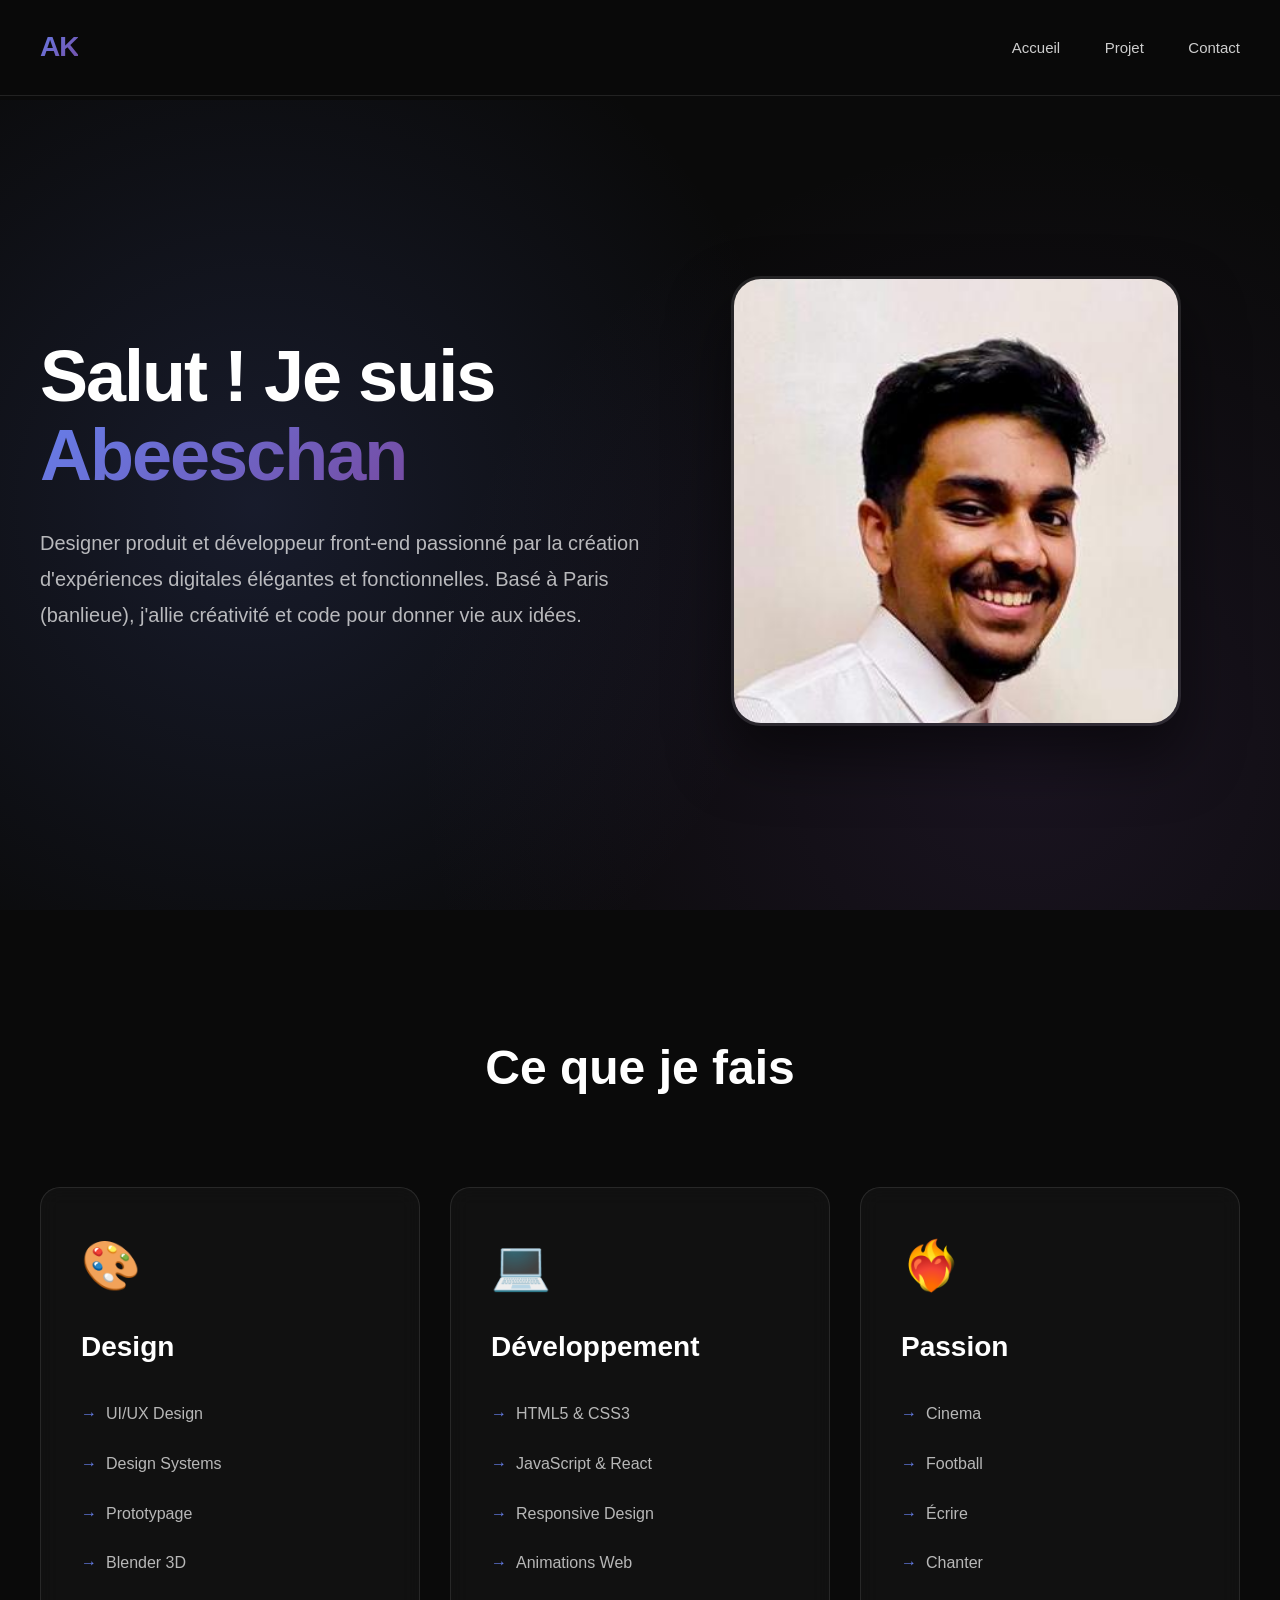
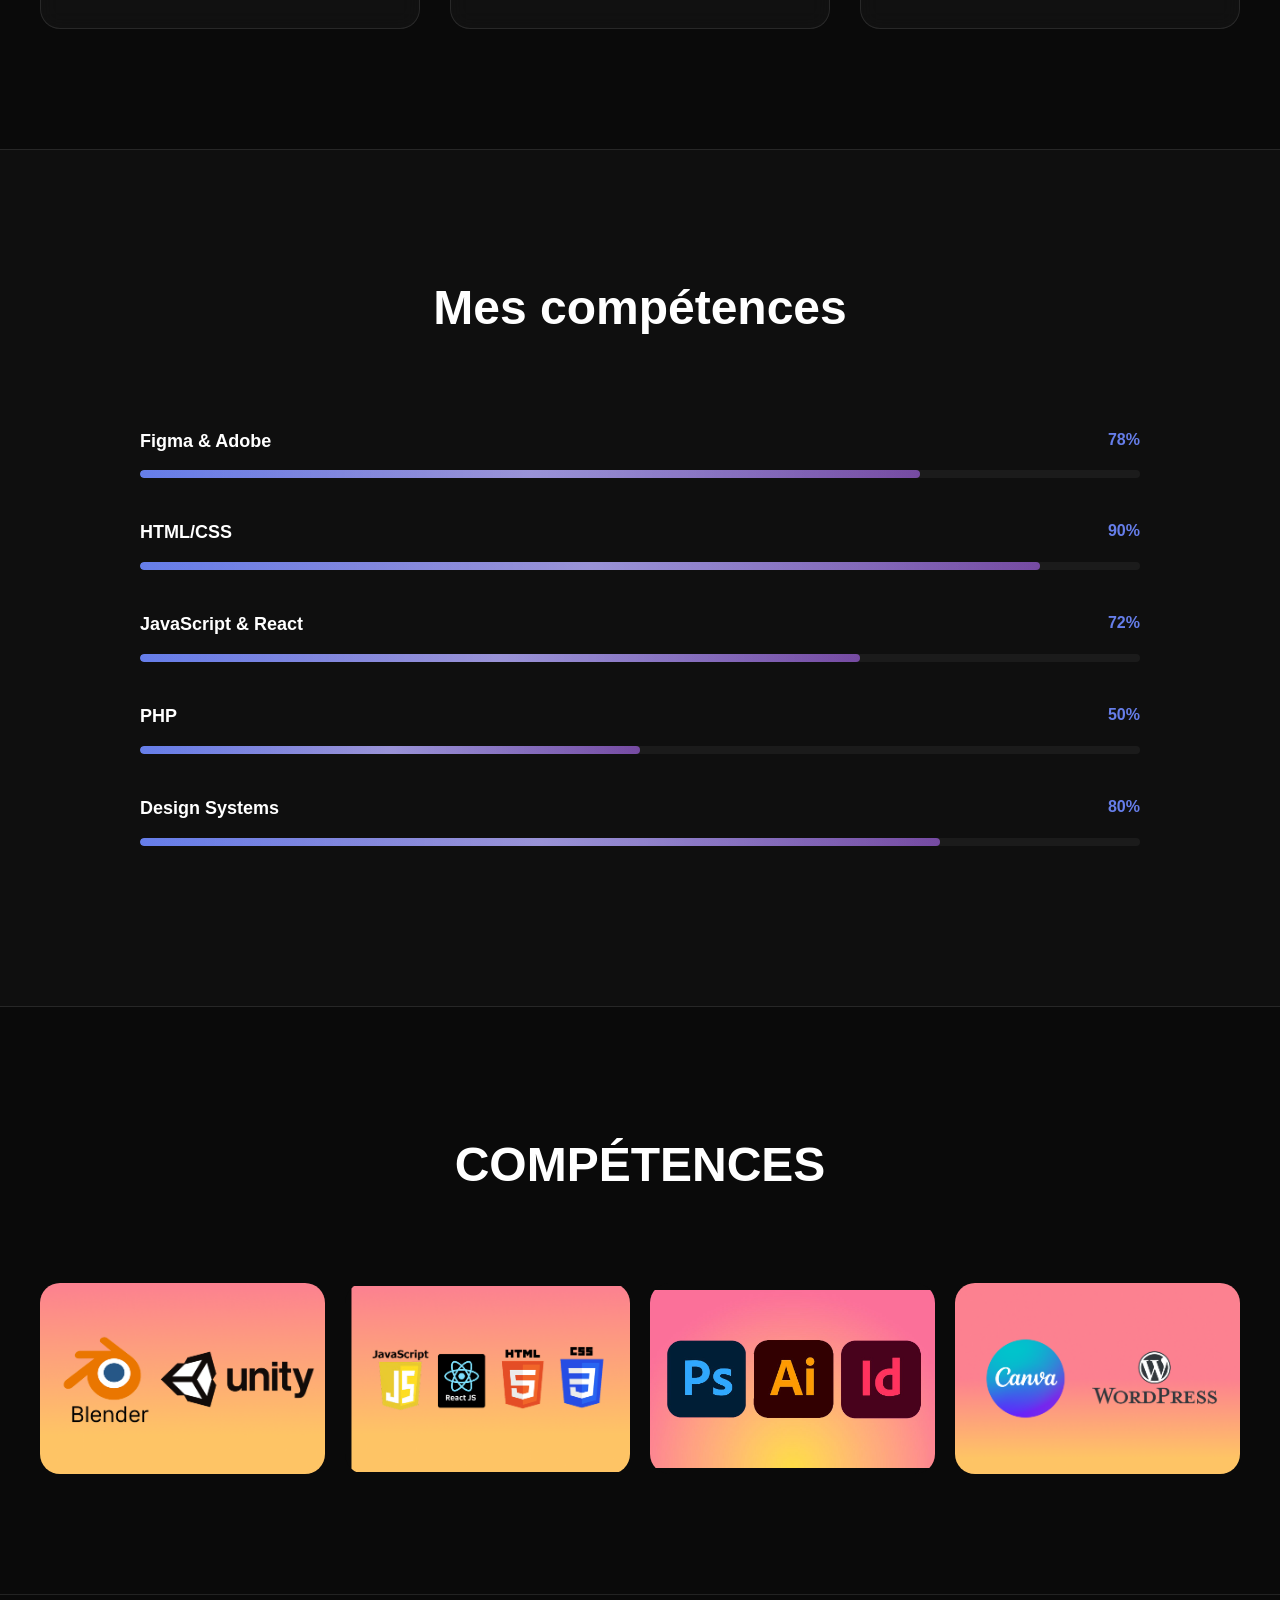
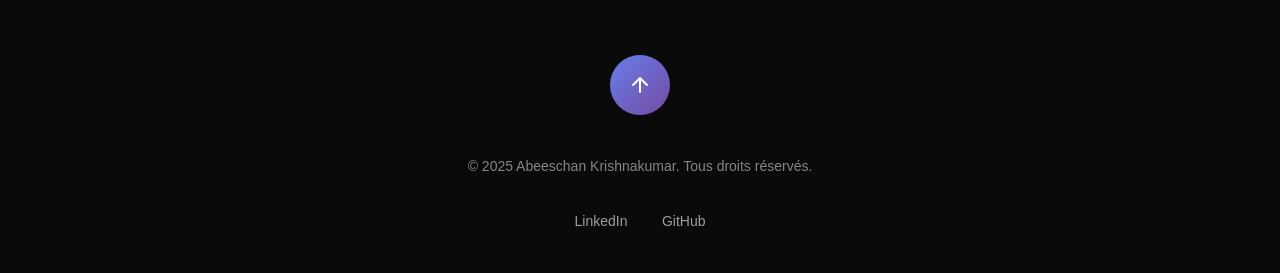
==== commit ca9ad3eb: "Update index.html" ====
--- a/index.html
+++ b/index.html
@@ -34,7 +34,7 @@
                 </p>
             </div>
             <div class="profile-container">
-                <img class="profile-img" src="../img/img_Abeeschan.jpeg" alt="Profile">
+                <img class="profile-img" src="../img/Abeeschan-pro.jpeg" alt="Profile">
             </div>
         </div>
     </section>
